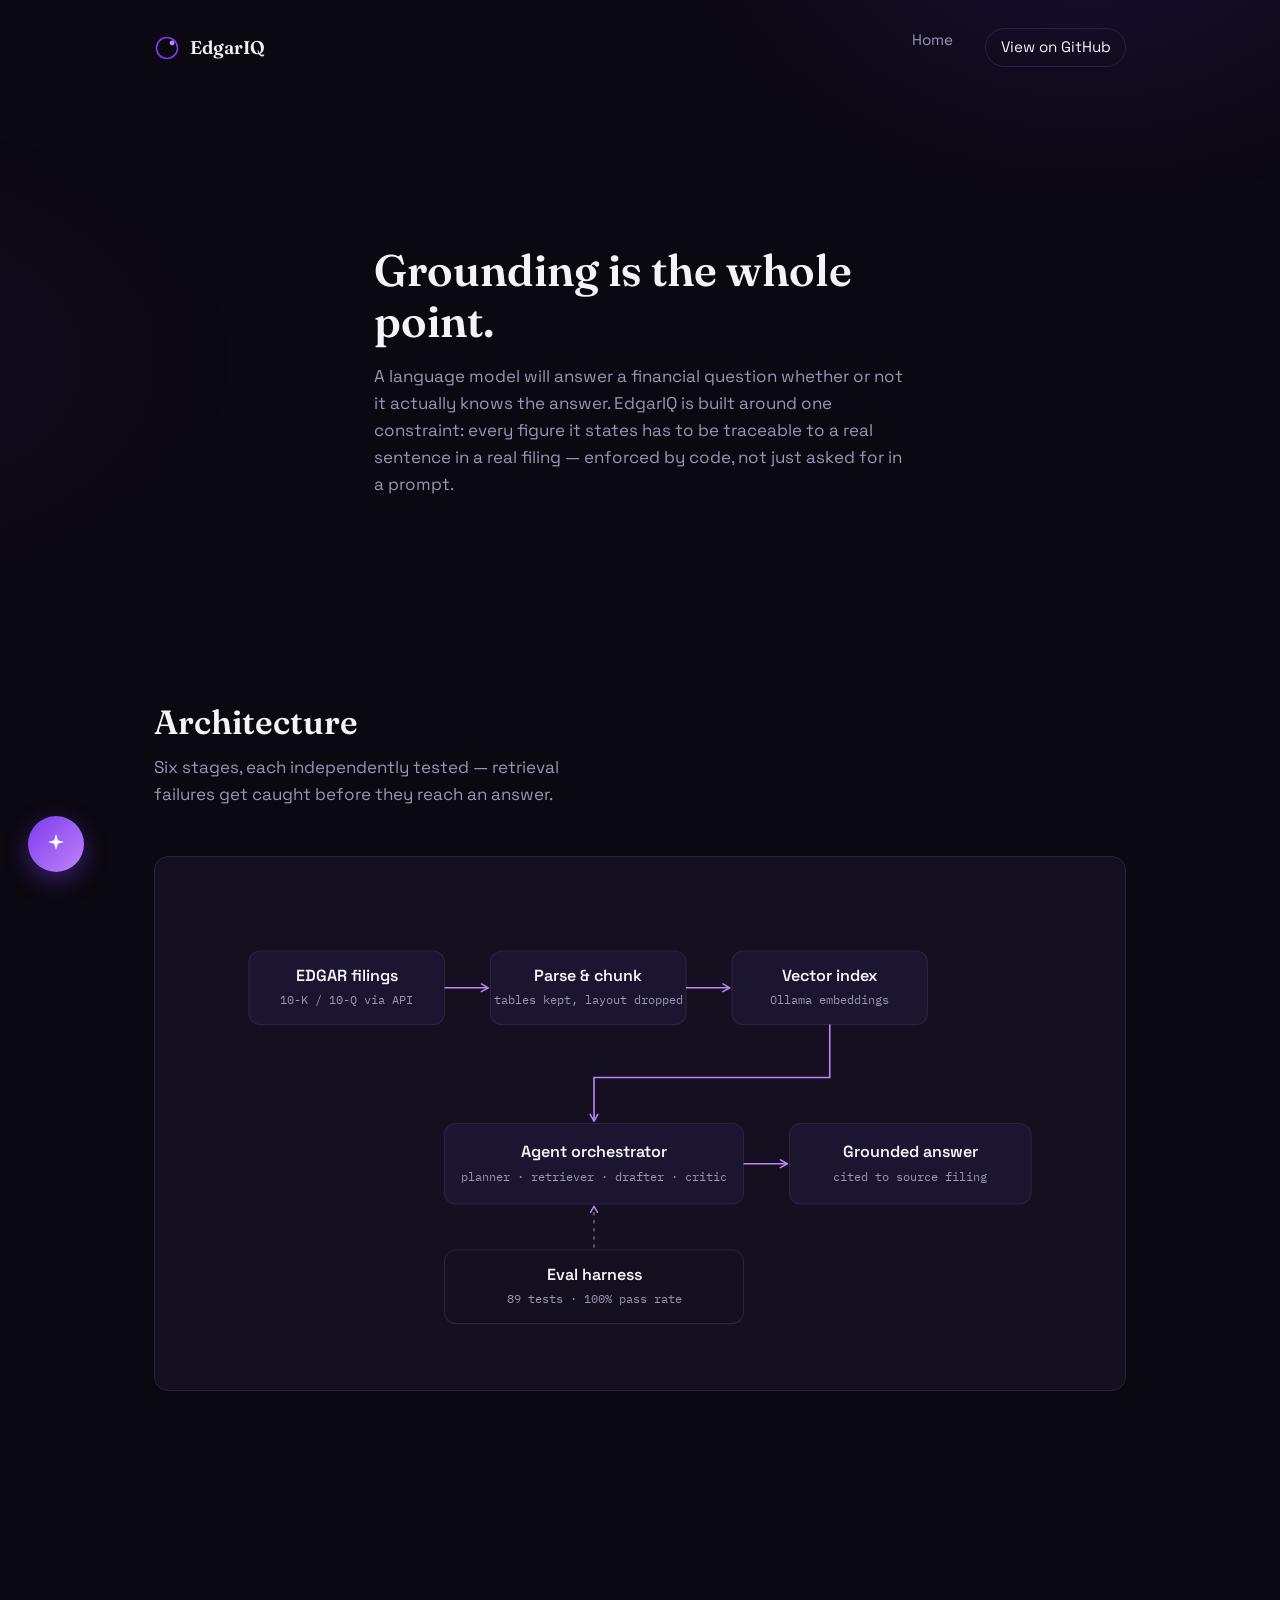
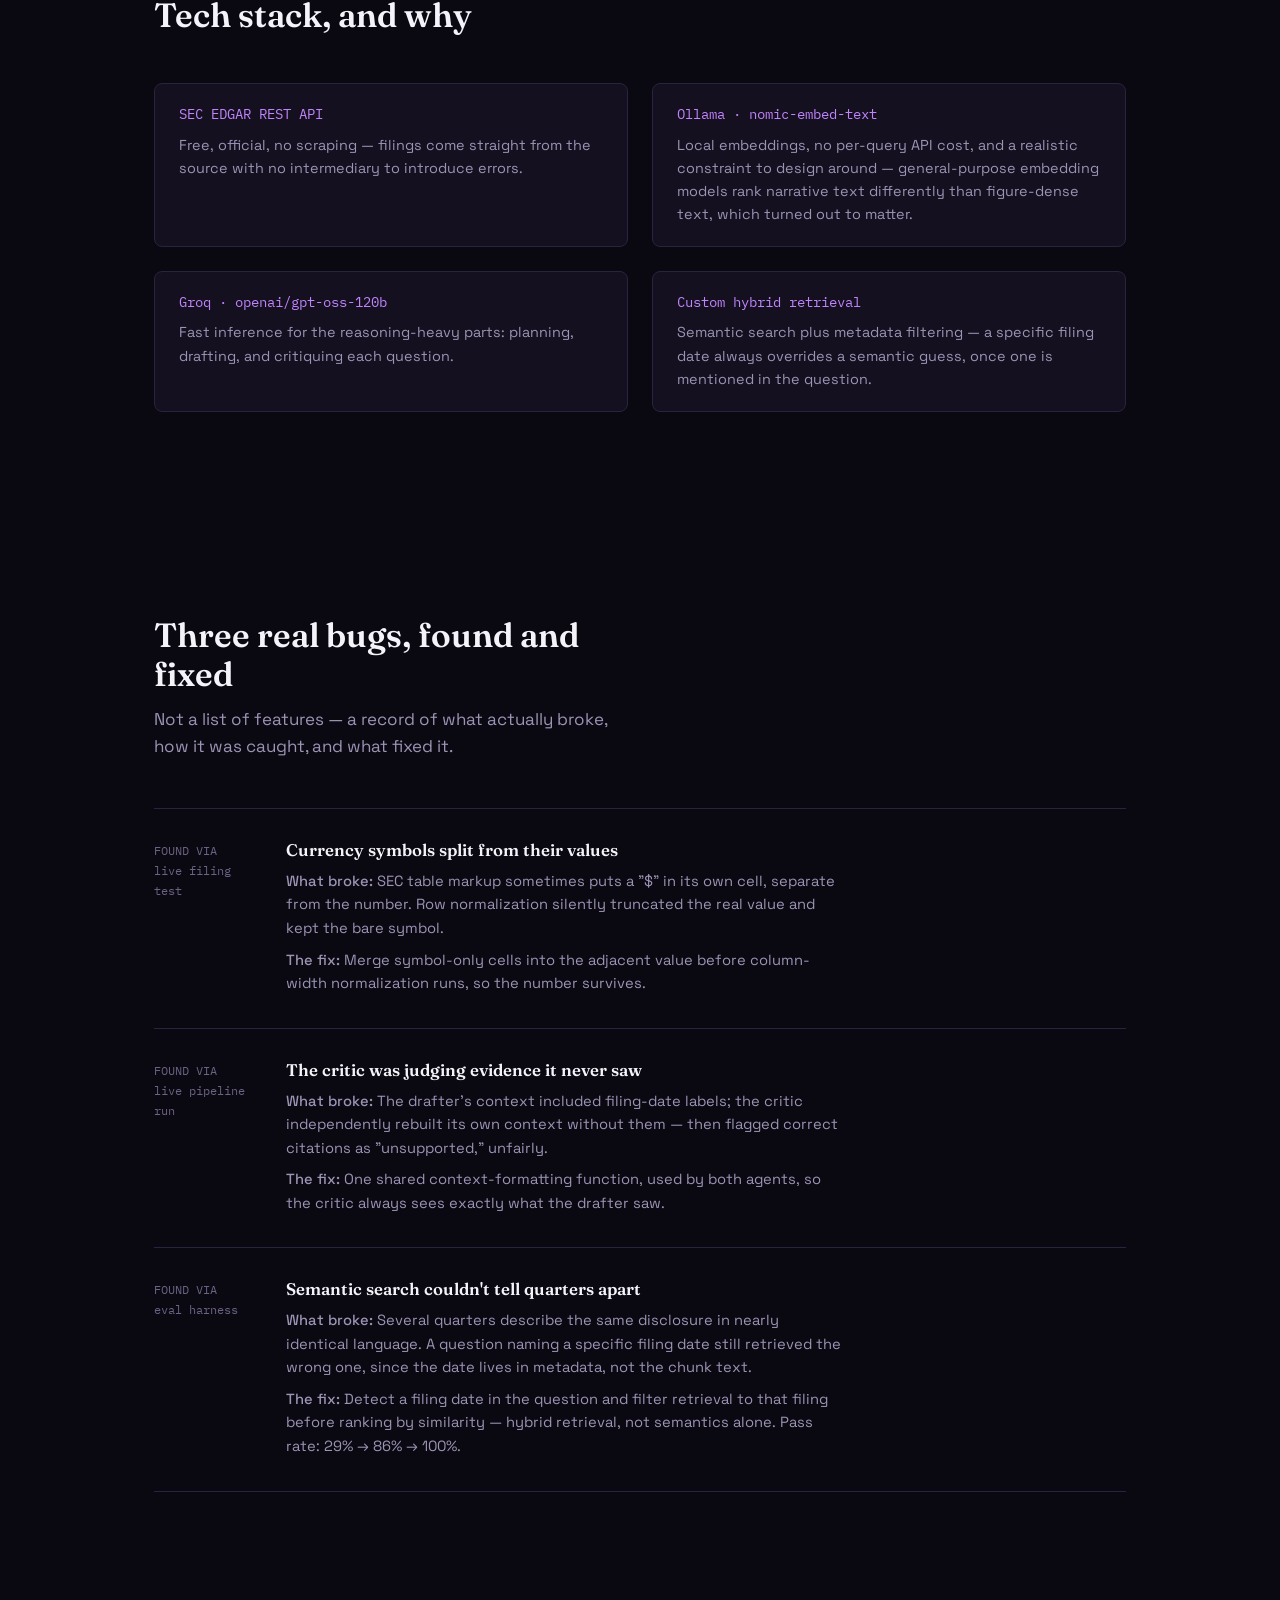
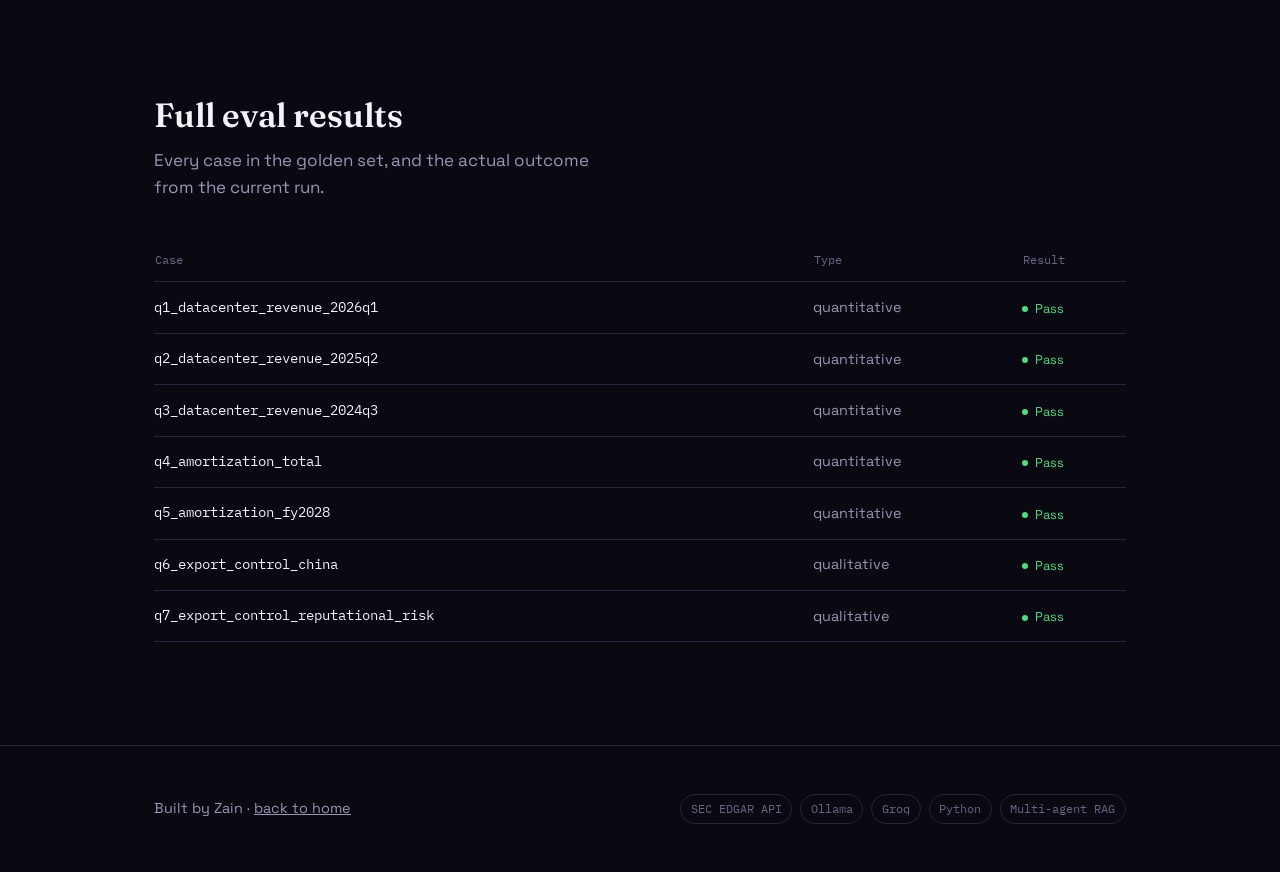
==== how-it-works.html @ 69fe6b36 "Initial commit: EdgarIQ landing page and chat widget" ====
<!DOCTYPE html>
<html lang="en">
<head>
<meta charset="UTF-8">
<meta name="viewport" content="width=device-width, initial-scale=1.0">
<title>How EdgarIQ works</title>
<meta name="description" content="Architecture, tech stack, and three real bugs found and fixed while building EdgarIQ's grounded retrieval pipeline.">
<link rel="icon" href="data:,">
<link rel="preconnect" href="https://fonts.googleapis.com">
<link rel="preconnect" href="https://fonts.gstatic.com" crossorigin>
<link href="https://fonts.googleapis.com/css2?family=Fraunces:opsz,wght@9..144,500;9..144,600;9..144,700&family=Space+Grotesk:wght@400;500;600&family=IBM+Plex+Mono:wght@400;500&display=swap" rel="stylesheet">
<link rel="stylesheet" href="styles.css">
<link rel="stylesheet" href="how.css">
<link rel="stylesheet" href="chat-widget.css">
</head>
<body>

<header class="site-nav">
  <div class="wrap">
    <a href="index.html" class="logo">
      <svg width="26" height="26" viewBox="0 0 26 26" fill="none">
        <circle cx="13" cy="13" r="10.5" stroke="url(#g1)" stroke-width="1.6"/>
        <circle cx="18" cy="8" r="2.4" fill="#C084FC"/>
        <defs>
          <linearGradient id="g1" x1="2" y1="2" x2="24" y2="24">
            <stop stop-color="#7C3AED"/>
            <stop offset="1" stop-color="#3B1E6E"/>
          </linearGradient>
        </defs>
      </svg>
      EdgarIQ
    </a>
    <nav class="nav-links">
      <a href="index.html">Home</a>
      <a href="https://github.com/" class="repo-link" target="_blank" rel="noopener">View on GitHub</a>
    </nav>
  </div>
</header>

<main>

  <section>
    <div class="wrap page-intro">
      <h1>Grounding is the whole point.</h1>
      <p>A language model will answer a financial question whether or not it actually knows the answer. EdgarIQ is built around one constraint: every figure it states has to be traceable to a real sentence in a real filing — enforced by code, not just asked for in a prompt.</p>
    </div>
  </section>

  <section id="architecture">
    <div class="wrap">
      <div class="section-head">
        <h2>Architecture</h2>
        <p>Six stages, each independently tested — retrieval failures get caught before they reach an answer.</p>
      </div>
      <div class="diagram-wrap">
        <svg viewBox="0 0 760 380" xmlns="http://www.w3.org/2000/svg" role="img" aria-label="EdgarIQ architecture diagram">
          <defs>
            <marker id="arrow" viewBox="0 0 10 10" refX="8" refY="5" markerWidth="6" markerHeight="6" orient="auto-start-reverse">
              <path d="M1 1L8 5L1 9" fill="none" stroke="#C084FC" stroke-width="1.6" stroke-linecap="round" stroke-linejoin="round"/>
            </marker>
          </defs>

          <rect x="40" y="40" width="170" height="64" rx="10" fill="#1b1530" stroke="#2a2340"/>
          <text x="125" y="66" text-anchor="middle" fill="#f5f3fa" font-family="Space Grotesk" font-size="14" font-weight="600">EDGAR filings</text>
          <text x="125" y="86" text-anchor="middle" fill="#9c93b5" font-family="IBM Plex Mono" font-size="10.5">10-K / 10-Q via API</text>

          <rect x="250" y="40" width="170" height="64" rx="10" fill="#1b1530" stroke="#2a2340"/>
          <text x="335" y="66" text-anchor="middle" fill="#f5f3fa" font-family="Space Grotesk" font-size="14" font-weight="600">Parse &amp; chunk</text>
          <text x="335" y="86" text-anchor="middle" fill="#9c93b5" font-family="IBM Plex Mono" font-size="10.5">tables kept, layout dropped</text>

          <rect x="460" y="40" width="170" height="64" rx="10" fill="#1b1530" stroke="#2a2340"/>
          <text x="545" y="66" text-anchor="middle" fill="#f5f3fa" font-family="Space Grotesk" font-size="14" font-weight="600">Vector index</text>
          <text x="545" y="86" text-anchor="middle" fill="#9c93b5" font-family="IBM Plex Mono" font-size="10.5">Ollama embeddings</text>

          <line x1="210" y1="72" x2="248" y2="72" stroke="#C084FC" stroke-width="1.4" marker-end="url(#arrow)"/>
          <line x1="420" y1="72" x2="458" y2="72" stroke="#C084FC" stroke-width="1.4" marker-end="url(#arrow)"/>
          <path d="M545 104 L545 150 L340 150 L340 188" fill="none" stroke="#C084FC" stroke-width="1.4" marker-end="url(#arrow)"/>

          <rect x="210" y="190" width="260" height="70" rx="10" fill="#1b1530" stroke="#2a2340"/>
          <text x="340" y="219" text-anchor="middle" fill="#f5f3fa" font-family="Space Grotesk" font-size="14" font-weight="600">Agent orchestrator</text>
          <text x="340" y="240" text-anchor="middle" fill="#9c93b5" font-family="IBM Plex Mono" font-size="10">planner · retriever · drafter · critic</text>

          <line x1="470" y1="225" x2="508" y2="225" stroke="#C084FC" stroke-width="1.4" marker-end="url(#arrow)"/>

          <rect x="510" y="190" width="210" height="70" rx="10" fill="#1b1530" stroke="#2a2340"/>
          <text x="615" y="219" text-anchor="middle" fill="#f5f3fa" font-family="Space Grotesk" font-size="14" font-weight="600">Grounded answer</text>
          <text x="615" y="240" text-anchor="middle" fill="#9c93b5" font-family="IBM Plex Mono" font-size="10">cited to source filing</text>

          <line x1="340" y1="298" x2="340" y2="262" stroke="#6b6285" stroke-width="1.3" stroke-dasharray="3 4" marker-end="url(#arrow)"/>

          <rect x="210" y="300" width="260" height="64" rx="10" fill="#14101f" stroke="#2a2340"/>
          <text x="340" y="326" text-anchor="middle" fill="#f5f3fa" font-family="Space Grotesk" font-size="14" font-weight="600">Eval harness</text>
          <text x="340" y="346" text-anchor="middle" fill="#9c93b5" font-family="IBM Plex Mono" font-size="10.5">89 tests · 100% pass rate</text>
        </svg>
      </div>
    </div>
  </section>

  <section id="stack">
    <div class="wrap">
      <div class="section-head">
        <h2>Tech stack, and why</h2>
      </div>
      <div class="tech-grid">
        <div class="tech-item">
          <span class="name">SEC EDGAR REST API</span>
          <p>Free, official, no scraping — filings come straight from the source with no intermediary to introduce errors.</p>
        </div>
        <div class="tech-item">
          <span class="name">Ollama · nomic-embed-text</span>
          <p>Local embeddings, no per-query API cost, and a realistic constraint to design around — general-purpose embedding models rank narrative text differently than figure-dense text, which turned out to matter.</p>
        </div>
        <div class="tech-item">
          <span class="name">Groq · openai/gpt-oss-120b</span>
          <p>Fast inference for the reasoning-heavy parts: planning, drafting, and critiquing each question.</p>
        </div>
        <div class="tech-item">
          <span class="name">Custom hybrid retrieval</span>
          <p>Semantic search plus metadata filtering — a specific filing date always overrides a semantic guess, once one is mentioned in the question.</p>
        </div>
      </div>
    </div>
  </section>

  <section id="case-studies">
    <div class="wrap">
      <div class="section-head">
        <h2>Three real bugs, found and fixed</h2>
        <p>Not a list of features — a record of what actually broke, how it was caught, and what fixed it.</p>
      </div>
      <div class="case-list">
        <div class="case-item">
          <span class="case-result">FOUND VIA<br>live filing test</span>
          <div>
            <h3>Currency symbols split from their values</h3>
            <p class="case-detail"><strong>What broke:</strong> SEC table markup sometimes puts a "$" in its own cell, separate from the number. Row normalization silently truncated the real value and kept the bare symbol.</p>
            <p class="case-detail"><strong>The fix:</strong> Merge symbol-only cells into the adjacent value before column-width normalization runs, so the number survives.</p>
          </div>
        </div>
        <div class="case-item">
          <span class="case-result">FOUND VIA<br>live pipeline run</span>
          <div>
            <h3>The critic was judging evidence it never saw</h3>
            <p class="case-detail"><strong>What broke:</strong> The drafter's context included filing-date labels; the critic independently rebuilt its own context without them — then flagged correct citations as "unsupported," unfairly.</p>
            <p class="case-detail"><strong>The fix:</strong> One shared context-formatting function, used by both agents, so the critic always sees exactly what the drafter saw.</p>
          </div>
        </div>
        <div class="case-item">
          <span class="case-result">FOUND VIA<br>eval harness</span>
          <div>
            <h3>Semantic search couldn't tell quarters apart</h3>
            <p class="case-detail"><strong>What broke:</strong> Several quarters describe the same disclosure in nearly identical language. A question naming a specific filing date still retrieved the wrong one, since the date lives in metadata, not the chunk text.</p>
            <p class="case-detail"><strong>The fix:</strong> Detect a filing date in the question and filter retrieval to that filing before ranking by similarity — hybrid retrieval, not semantics alone. Pass rate: 29% → 86% → 100%.</p>
          </div>
        </div>
      </div>
    </div>
  </section>

  <section id="eval-detail">
    <div class="wrap">
      <div class="section-head">
        <h2>Full eval results</h2>
        <p>Every case in the golden set, and the actual outcome from the current run.</p>
      </div>
      <table class="eval-table">
        <thead>
          <tr><th>Case</th><th>Type</th><th>Result</th></tr>
        </thead>
        <tbody>
          <tr><td>q1_datacenter_revenue_2026q1</td><td>quantitative</td><td><span class="pass-badge"><span class="dot"></span>Pass</span></td></tr>
          <tr><td>q2_datacenter_revenue_2025q2</td><td>quantitative</td><td><span class="pass-badge"><span class="dot"></span>Pass</span></td></tr>
          <tr><td>q3_datacenter_revenue_2024q3</td><td>quantitative</td><td><span class="pass-badge"><span class="dot"></span>Pass</span></td></tr>
          <tr><td>q4_amortization_total</td><td>quantitative</td><td><span class="pass-badge"><span class="dot"></span>Pass</span></td></tr>
          <tr><td>q5_amortization_fy2028</td><td>quantitative</td><td><span class="pass-badge"><span class="dot"></span>Pass</span></td></tr>
          <tr><td>q6_export_control_china</td><td>qualitative</td><td><span class="pass-badge"><span class="dot"></span>Pass</span></td></tr>
          <tr><td>q7_export_control_reputational_risk</td><td>qualitative</td><td><span class="pass-badge"><span class="dot"></span>Pass</span></td></tr>
        </tbody>
      </table>
    </div>
  </section>

</main>

<footer>
  <div class="wrap">
    <p>Built by Zain · <a href="index.html" style="color:var(--text-muted)">back to home</a></p>
    <div class="stack-tags">
      <span>SEC EDGAR API</span>
      <span>Ollama</span>
      <span>Groq</span>
      <span>Python</span>
      <span>Multi-agent RAG</span>
    </div>
  </div>
</footer>

<!-- Chat widget -->
<button class="chat-launcher" id="chat-launcher" aria-label="Open EdgarIQ assistant" aria-expanded="false">
  <svg viewBox="0 0 24 24" fill="currentColor"><path d="M12 2l1.8 6.2L20 10l-6.2 1.8L12 18l-1.8-6.2L4 10l6.2-1.8L12 2z"/></svg>
</button>

<div class="chat-panel" id="chat-panel" role="dialog" aria-label="EdgarIQ assistant">
  <div class="chat-header">
    <span class="title"><span class="pulse"></span>EdgarIQ Assistant</span>
    <button class="close-btn" id="chat-close" aria-label="Close">
      <svg width="18" height="18" viewBox="0 0 18 18" fill="none"><path d="M4 4l10 10M14 4L4 14" stroke="currentColor" stroke-width="1.5" stroke-linecap="round"/></svg>
    </button>
  </div>
  <div class="chat-subnote">Real answers from a recorded evaluation run against NVIDIA&rsquo;s filings — not a live model call yet.</div>
  <div class="chat-chips" id="chat-chips"></div>
  <div class="chat-messages" id="chat-messages"></div>
  <div class="chat-footer">
    <div class="chat-input-row">
      <input type="text" placeholder="Live backend coming soon — try a question above" disabled>
      <button aria-label="Send" disabled>
        <svg width="14" height="14" viewBox="0 0 14 14" fill="none"><path d="M1 7h11M8 3l4 4-4 4" stroke="currentColor" stroke-width="1.5" stroke-linecap="round" stroke-linejoin="round"/></svg>
      </button>
    </div>
  </div>
</div>

<script src="conversations.js"></script>
<script src="script.js"></script>
</body>
</html>
---- styles.css ----
/* ============================================================
   EdgarIQ — design tokens
   Palette follows the client-supplied reference exactly (near-black
   base, violet accent family). Distinctiveness is spent on type,
   layout and content instead of color.
   ============================================================ */

:root {
  /* Color */
  --base: #0a0810;
  --surface: #14101f;
  --surface-raised: #1b1530;
  --border: #2a2340;
  --violet-deep: #3b1e6e;
  --violet: #7c3aed;
  --violet-bright: #c084fc;
  --text: #f5f3fa;
  --text-muted: #9c93b5;
  --text-faint: #6b6285;

  /* Type */
  --font-display: "Fraunces", Georgia, serif;
  --font-body: "Space Grotesk", -apple-system, sans-serif;
  --font-mono: "IBM Plex Mono", ui-monospace, monospace;

  /* Layout */
  --content-width: 1100px;
  --content-pad: clamp(1.5rem, 5vw, 4rem);
  --radius: 14px;
  --radius-sm: 8px;
}

@media (prefers-reduced-motion: reduce) {
  * { animation-duration: 0.01ms !important; transition-duration: 0.01ms !important; }
}

* { box-sizing: border-box; }

html { scroll-behavior: smooth; }

body {
  margin: 0;
  background: var(--base);
  color: var(--text);
  font-family: var(--font-body);
  font-size: 17px;
  line-height: 1.6;
  -webkit-font-smoothing: antialiased;
}

/* Subtle ambient glow — the one place gradient is used decoratively,
   kept faint and fixed so it doesn't compete with real content. */
body::before {
  content: "";
  position: fixed;
  inset: 0;
  background:
    radial-gradient(ellipse 700px 500px at 85% -10%, rgba(124, 58, 237, 0.16), transparent 60%),
    radial-gradient(ellipse 600px 400px at -10% 40%, rgba(59, 30, 110, 0.2), transparent 60%);
  pointer-events: none;
  z-index: 0;
}

main, header, footer { position: relative; z-index: 1; }

a { color: inherit; }

.wrap {
  max-width: var(--content-width);
  margin: 0 auto;
  padding-left: var(--content-pad);
  padding-right: var(--content-pad);
}

h1, h2, h3 {
  font-family: var(--font-display);
  font-weight: 600;
  line-height: 1.15;
  margin: 0;
}

p { margin: 0; color: var(--text-muted); max-width: 62ch; }

.mono {
  font-family: var(--font-mono);
  font-size: 0.85em;
  letter-spacing: 0.01em;
}

:focus-visible {
  outline: 2px solid var(--violet-bright);
  outline-offset: 3px;
  border-radius: 4px;
}

/* ---------- Nav ---------- */

.site-nav {
  padding: 1.75rem 0;
}

.site-nav .wrap {
  display: flex;
  align-items: center;
  justify-content: space-between;
  gap: 1rem;
}

.logo {
  display: flex;
  align-items: center;
  gap: 0.6rem;
  font-family: var(--font-display);
  font-size: 1.15rem;
  font-weight: 600;
  text-decoration: none;
  color: var(--text);
}

.logo svg { display: block; }

.nav-links {
  display: flex;
  gap: 2rem;
  font-size: 0.95rem;
}

.nav-links a {
  text-decoration: none;
  color: var(--text-muted);
  transition: color 0.15s ease;
}

.nav-links a:hover { color: var(--text); }

.nav-links .repo-link {
  display: inline-flex;
  align-items: center;
  gap: 0.4rem;
  color: var(--text);
  border: 1px solid var(--border);
  padding: 0.4rem 0.9rem;
  border-radius: 999px;
}

.nav-links .repo-link:hover { border-color: var(--violet); }

/* ---------- Buttons ---------- */

.btn {
  display: inline-flex;
  align-items: center;
  gap: 0.5rem;
  padding: 0.8rem 1.5rem;
  border-radius: var(--radius-sm);
  font-family: var(--font-body);
  font-size: 0.95rem;
  font-weight: 500;
  text-decoration: none;
  cursor: pointer;
  border: 1px solid transparent;
  transition: transform 0.15s ease, background 0.15s ease, border-color 0.15s ease;
}

.btn-primary {
  background: var(--violet);
  color: #fff;
}

.btn-primary:hover { background: #8b4bf0; }

.btn-ghost {
  border-color: var(--border);
  color: var(--text);
  background: transparent;
}

.btn-ghost:hover { border-color: var(--violet); }

/* ---------- Section rhythm ---------- */

section { padding: clamp(4rem, 8vw, 7rem) 0; }

.section-head {
  max-width: 42ch;
  margin-bottom: 3rem;
}

.section-head h2 {
  font-size: clamp(1.6rem, 3vw, 2.1rem);
  margin-bottom: 0.75rem;
}

.section-divider {
  border: none;
  border-top: 1px solid var(--border);
  margin: 0;
}

/* ---------- Footer ---------- */

footer {
  padding: 3rem 0;
  border-top: 1px solid var(--border);
}

footer .wrap {
  display: flex;
  flex-wrap: wrap;
  justify-content: space-between;
  align-items: center;
  gap: 1.5rem;
}

footer p { font-size: 0.9rem; }

.stack-tags {
  display: flex;
  flex-wrap: wrap;
  gap: 0.5rem;
}

.stack-tags span {
  font-family: var(--font-mono);
  font-size: 0.78rem;
  color: var(--text-faint);
  border: 1px solid var(--border);
  padding: 0.25rem 0.6rem;
  border-radius: 999px;
}
---- how.css ----
/* ============================================================
   How it works — architecture, tech stack, case studies
   ============================================================ */

.page-intro {
  padding-top: clamp(2rem, 5vw, 3rem);
  max-width: 60ch;
}

.page-intro h1 {
  font-size: clamp(2rem, 4vw, 2.75rem);
  margin-bottom: 1rem;
}

.diagram-wrap {
  background: var(--surface);
  border: 1px solid var(--border);
  border-radius: var(--radius);
  padding: clamp(1.5rem, 4vw, 3rem);
  overflow-x: auto;
}

.diagram-wrap svg { display: block; margin: 0 auto; min-width: 600px; }

.tech-grid {
  display: grid;
  grid-template-columns: repeat(2, 1fr);
  gap: 1.5rem;
}

@media (max-width: 700px) {
  .tech-grid { grid-template-columns: 1fr; }
}

.tech-item {
  background: var(--surface);
  border: 1px solid var(--border);
  border-radius: var(--radius-sm);
  padding: 1.25rem 1.5rem;
}

.tech-item .name {
  font-family: var(--font-mono);
  font-size: 0.85rem;
  color: var(--violet-bright);
  display: block;
  margin-bottom: 0.5rem;
}

.tech-item p { font-size: 0.9rem; }

/* Case studies — a real sequence of diagnosed bugs, timeline treatment */
.case-list {
  display: flex;
  flex-direction: column;
  gap: 0;
}

.case-item {
  display: grid;
  grid-template-columns: 100px 1fr;
  gap: 2rem;
  padding: 2rem 0;
  border-top: 1px solid var(--border);
}

.case-item:last-child { border-bottom: 1px solid var(--border); }

@media (max-width: 640px) {
  .case-item { grid-template-columns: 1fr; gap: 0.5rem; }
}

.case-result {
  font-family: var(--font-mono);
  font-size: 0.78rem;
  color: var(--text-faint);
}

.case-item h3 {
  font-size: 1.05rem;
  color: var(--text);
  margin-bottom: 0.6rem;
}

.case-item .case-detail { font-size: 0.92rem; margin-bottom: 0.5rem; }
.case-item .case-detail:last-child { margin-bottom: 0; }
.case-item .case-detail strong { color: var(--text-muted); font-weight: 500; }

/* Eval table */
.eval-table {
  width: 100%;
  border-collapse: collapse;
  font-size: 0.9rem;
}

.eval-table th {
  text-align: left;
  font-family: var(--font-mono);
  font-size: 0.75rem;
  font-weight: 400;
  color: var(--text-faint);
  padding-bottom: 0.75rem;
  border-bottom: 1px solid var(--border);
}

.eval-table td {
  padding: 0.85rem 0;
  border-bottom: 1px solid var(--border);
  color: var(--text-muted);
}

.eval-table td:first-child { color: var(--text); font-family: var(--font-mono); font-size: 0.85rem; }

.pass-badge {
  display: inline-flex;
  align-items: center;
  gap: 0.4rem;
  font-size: 0.8rem;
  color: #4ade80;
}

.pass-badge .dot { width: 6px; height: 6px; border-radius: 50%; background: #4ade80; }
---- chat-widget.css ----
/* ============================================================
   Chat widget — persistent launcher + panel
   Message bubbles are intentionally transparent: no background
   fill, only the text itself (per brief). Role is distinguished
   by a small label + alignment, not a colored box.
   ============================================================ */

.chat-launcher {
  position: fixed;
  left: 1.75rem;
  bottom: 1.75rem;
  width: 56px;
  height: 56px;
  border-radius: 50%;
  border: none;
  background: linear-gradient(135deg, var(--violet), var(--violet-bright));
  box-shadow: 0 8px 24px rgba(124, 58, 237, 0.45);
  display: flex;
  align-items: center;
  justify-content: center;
  cursor: pointer;
  z-index: 60;
  transition: transform 0.2s ease, box-shadow 0.2s ease;
}

.chat-launcher:hover {
  transform: scale(1.06);
  box-shadow: 0 10px 30px rgba(124, 58, 237, 0.6);
}

.chat-launcher svg { width: 24px; height: 24px; color: #fff; }

.chat-panel {
  position: fixed;
  left: 1.75rem;
  bottom: 5.5rem;
  width: min(380px, calc(100vw - 3.5rem));
  height: min(540px, calc(100vh - 8rem));
  background: var(--surface);
  border: 1px solid var(--border);
  border-radius: var(--radius);
  box-shadow: 0 20px 60px rgba(0, 0, 0, 0.5);
  display: flex;
  flex-direction: column;
  overflow: hidden;
  z-index: 59;
  opacity: 0;
  transform: translateY(12px) scale(0.98);
  pointer-events: none;
  transition: opacity 0.18s ease, transform 0.18s ease;
}

.chat-panel.open {
  opacity: 1;
  transform: translateY(0) scale(1);
  pointer-events: auto;
}

.chat-header {
  padding: 1.1rem 1.25rem;
  border-bottom: 1px solid var(--border);
  display: flex;
  align-items: center;
  justify-content: space-between;
}

.chat-header .title {
  display: flex;
  align-items: center;
  gap: 0.6rem;
  font-family: var(--font-display);
  font-size: 1rem;
  color: var(--text);
}

.chat-header .title .pulse {
  width: 7px; height: 7px;
  border-radius: 50%;
  background: var(--violet-bright);
  box-shadow: 0 0 0 3px rgba(192, 132, 252, 0.2);
}

.chat-header .close-btn {
  background: none;
  border: none;
  color: var(--text-muted);
  cursor: pointer;
  padding: 0.25rem;
  line-height: 0;
}

.chat-header .close-btn:hover { color: var(--text); }

.chat-subnote {
  padding: 0.6rem 1.25rem;
  font-size: 0.78rem;
  color: var(--text-faint);
  border-bottom: 1px solid var(--border);
}

.chat-chips {
  padding: 0.9rem 1.25rem;
  display: flex;
  flex-direction: column;
  gap: 0.5rem;
  border-bottom: 1px solid var(--border);
}

.chat-chip {
  text-align: left;
  background: transparent;
  border: 1px solid var(--border);
  color: var(--text-muted);
  font-family: var(--font-body);
  font-size: 0.82rem;
  padding: 0.55rem 0.8rem;
  border-radius: var(--radius-sm);
  cursor: pointer;
  transition: border-color 0.15s ease, color 0.15s ease;
}

.chat-chip:hover {
  border-color: var(--violet);
  color: var(--text);
}

.chat-messages {
  flex: 1;
  overflow-y: auto;
  padding: 1.1rem 1.25rem;
  display: flex;
  flex-direction: column;
  gap: 1.1rem;
}

/* Transparent-only bubbles: background stays none, spacing/alignment
   and a small role label do the work of distinguishing speakers. */
.msg { background: transparent; max-width: 92%; }

.msg .msg-role {
  font-family: var(--font-mono);
  font-size: 0.68rem;
  letter-spacing: 0.04em;
  margin-bottom: 0.3rem;
  display: block;
}

.msg.user {
  align-self: flex-end;
  text-align: right;
}
.msg.user .msg-role { color: var(--text-faint); }
.msg.user .msg-text { color: var(--text); }

.msg.assistant {
  align-self: flex-start;
  text-align: left;
}
.msg.assistant .msg-role { color: var(--violet-bright); }
.msg.assistant .msg-text { color: var(--text); }

.msg-text {
  font-size: 0.92rem;
  line-height: 1.55;
}

.msg-text .cite {
  font-family: var(--font-mono);
  font-size: 0.78rem;
  color: var(--text-muted);
}

.chat-footer {
  padding: 0.9rem 1.25rem 1.1rem;
  border-top: 1px solid var(--border);
}

.chat-input-row {
  display: flex;
  align-items: center;
  gap: 0.6rem;
  background: var(--surface-raised);
  border: 1px solid var(--border);
  border-radius: 999px;
  padding: 0.55rem 0.6rem 0.55rem 1rem;
}

.chat-input-row input {
  flex: 1;
  background: none;
  border: none;
  color: var(--text-faint);
  font-family: var(--font-body);
  font-size: 0.85rem;
}

.chat-input-row input::placeholder { color: var(--text-faint); }

.chat-input-row button {
  width: 30px; height: 30px;
  border-radius: 50%;
  border: none;
  background: var(--border);
  color: var(--text-faint);
  display: flex;
  align-items: center;
  justify-content: center;
  cursor: not-allowed;
}

@media (max-width: 480px) {
  .chat-launcher { left: 1.1rem; bottom: 1.1rem; }
  .chat-panel { left: 0.75rem; bottom: 4.6rem; }
}
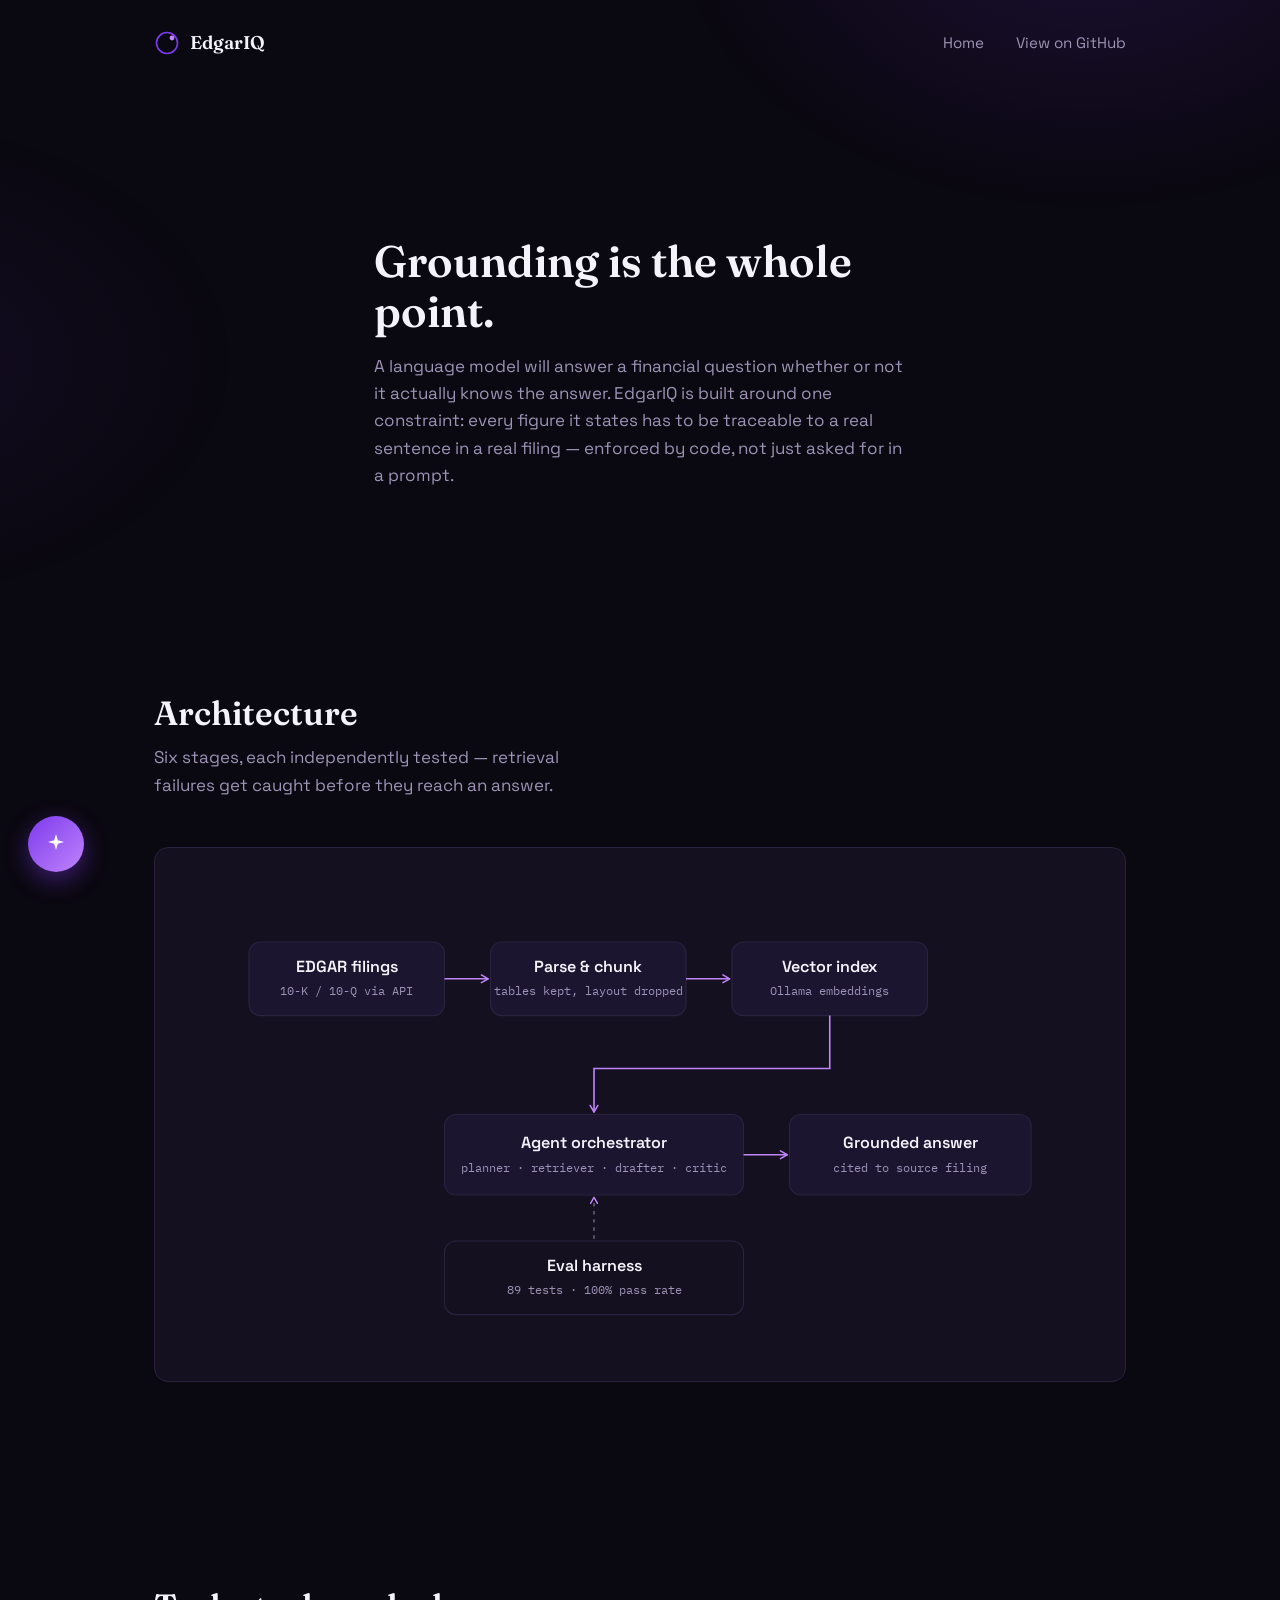
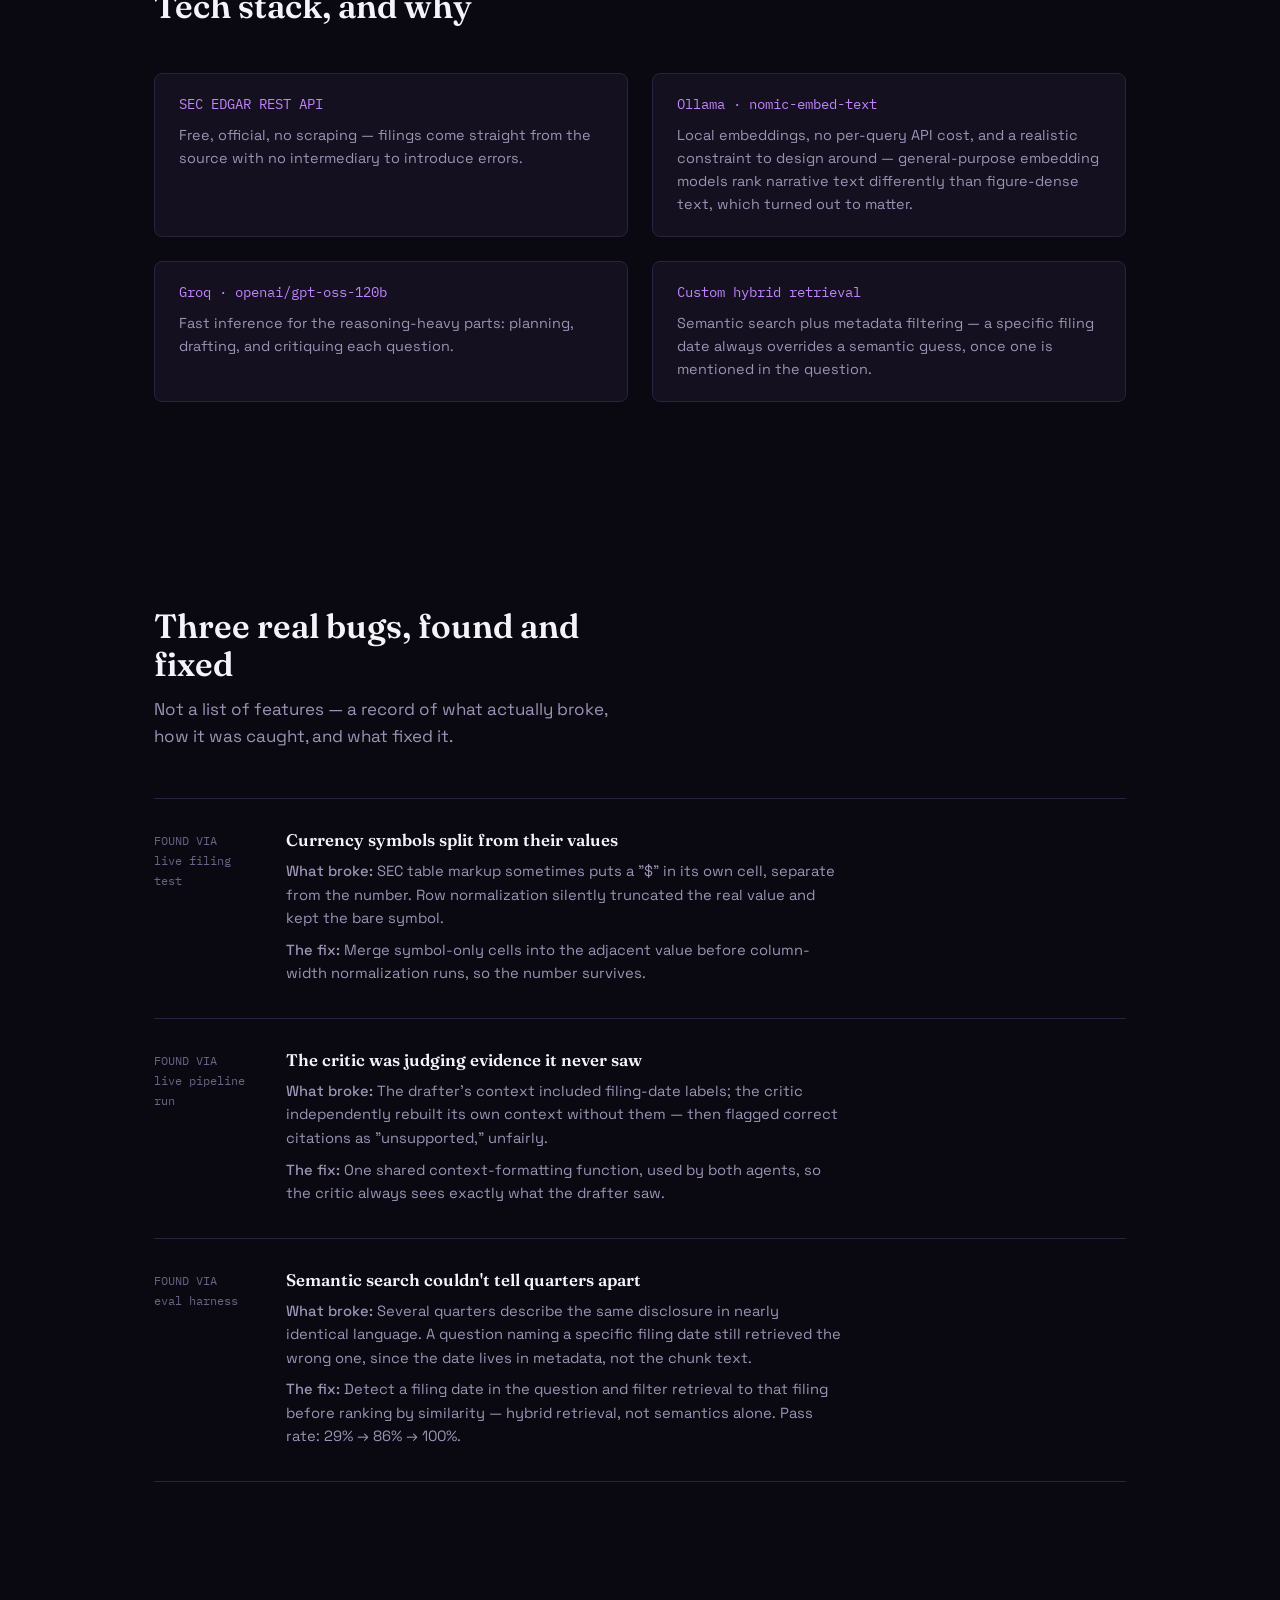
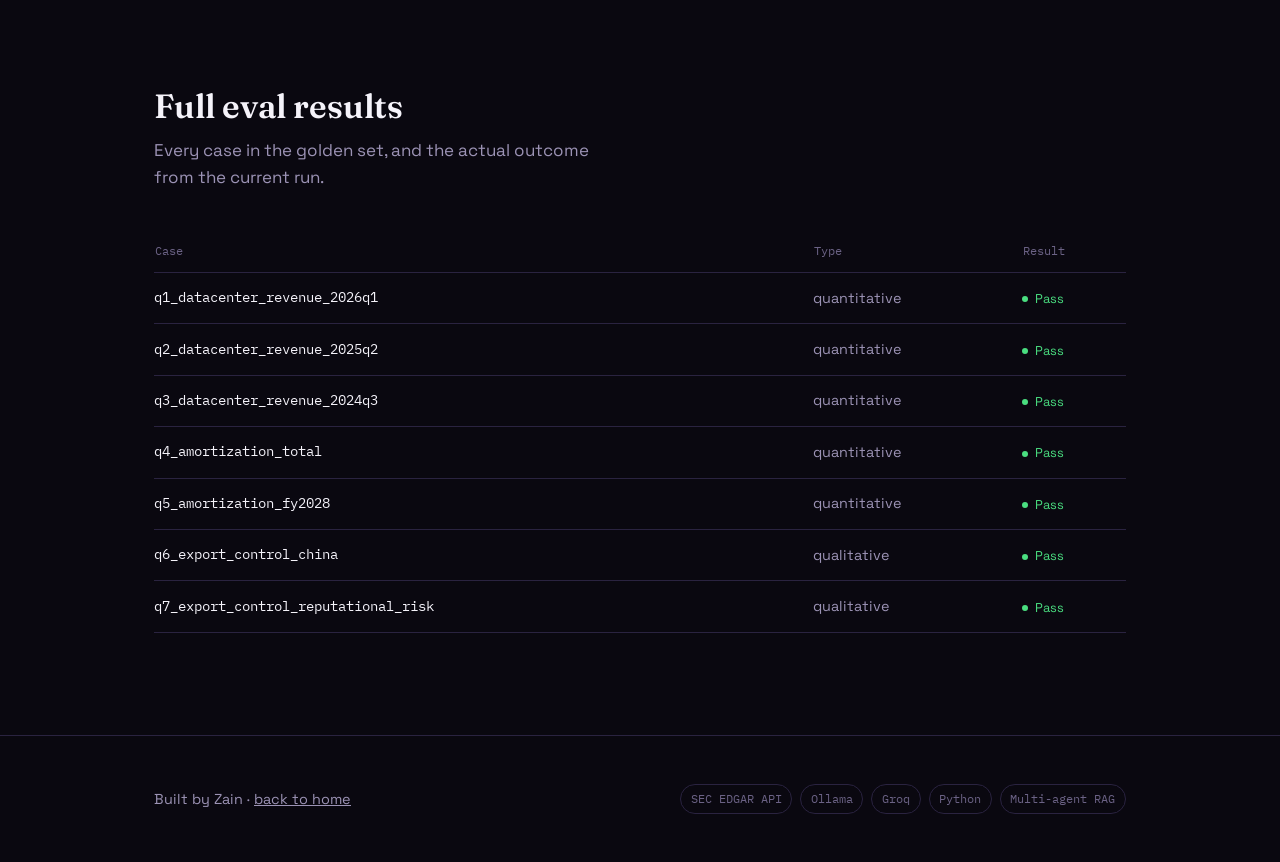
==== commit 45b8ef04: "commit these changes" ====
--- a/how-it-works.html
+++ b/how-it-works.html
@@ -32,7 +32,7 @@
     </a>
     <nav class="nav-links">
       <a href="index.html">Home</a>
-      <a href="https://github.com/" class="repo-link" target="_blank" rel="noopener">View on GitHub</a>
+      <a href="https://github.com/MoZainUlAbideen/Edgar_iq" target="_blank" rel="noopener">View on GitHub</a>
     </nav>
   </div>
 </header>
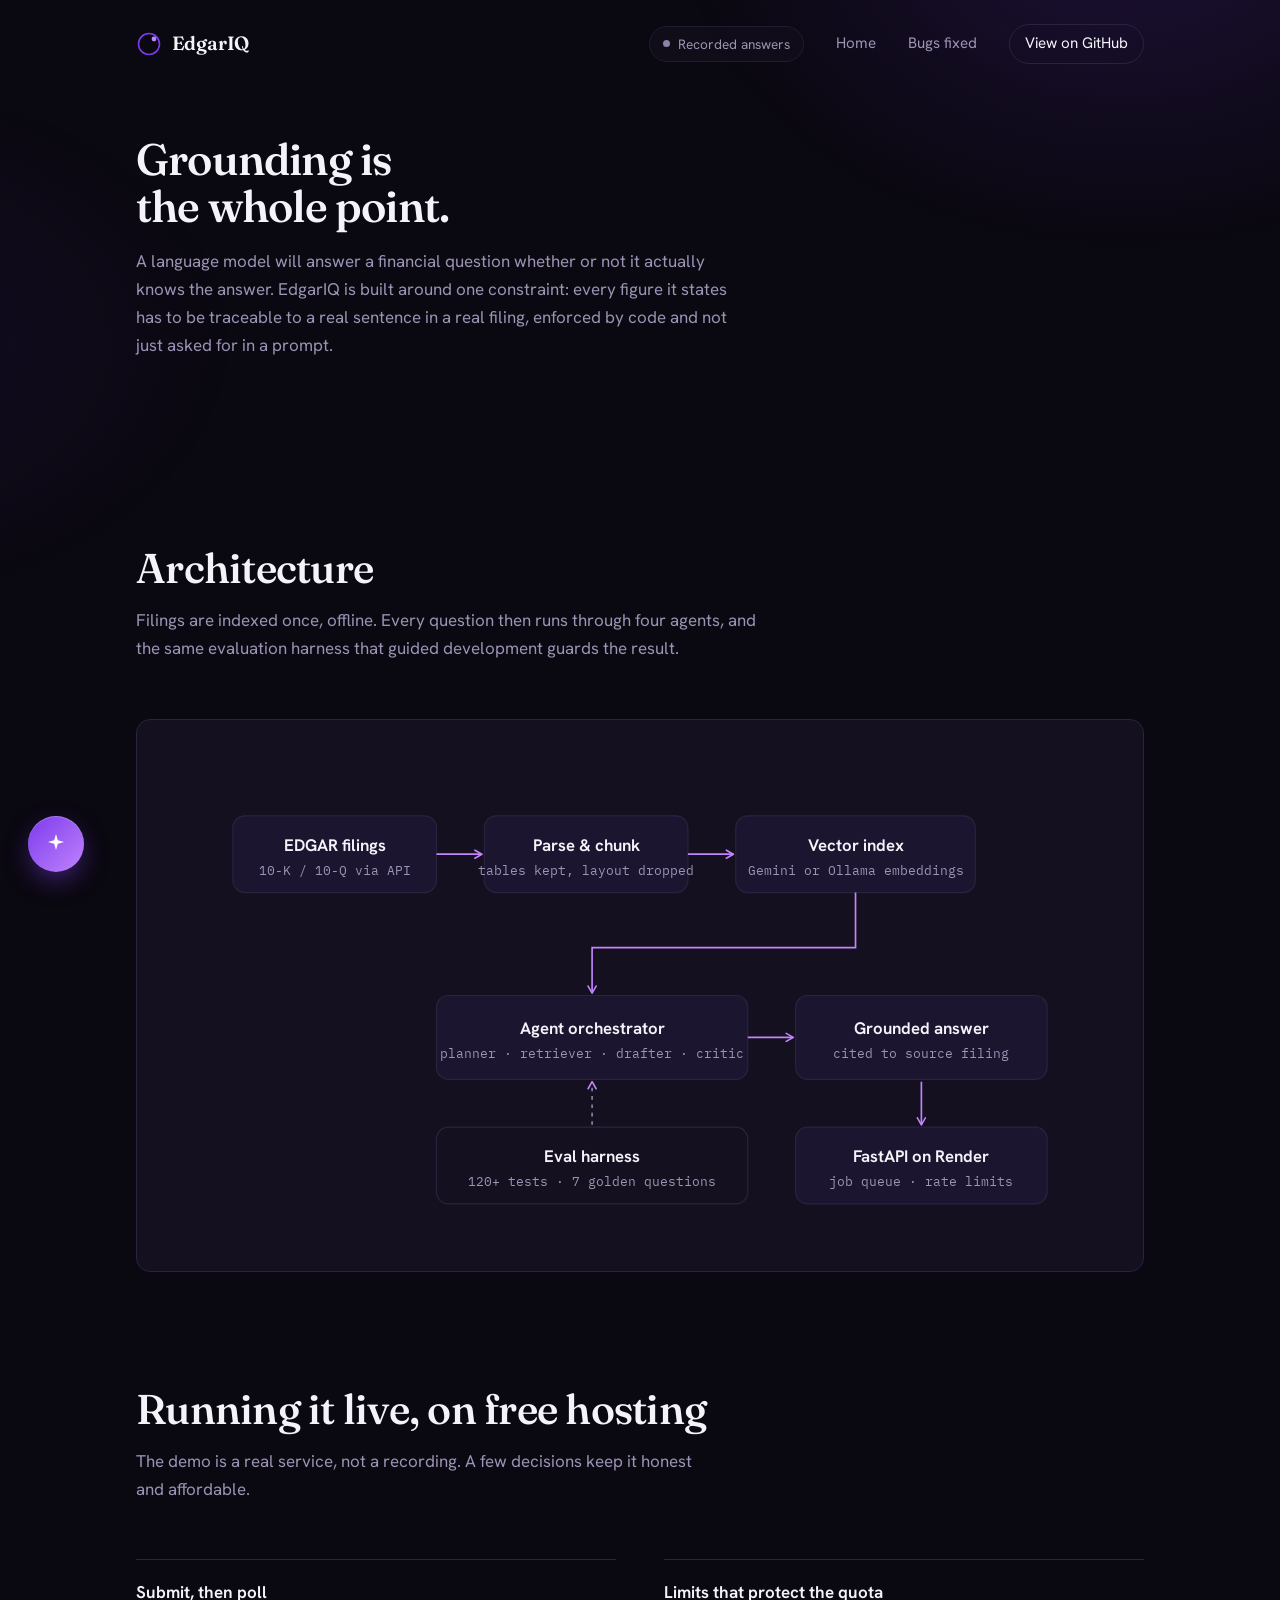
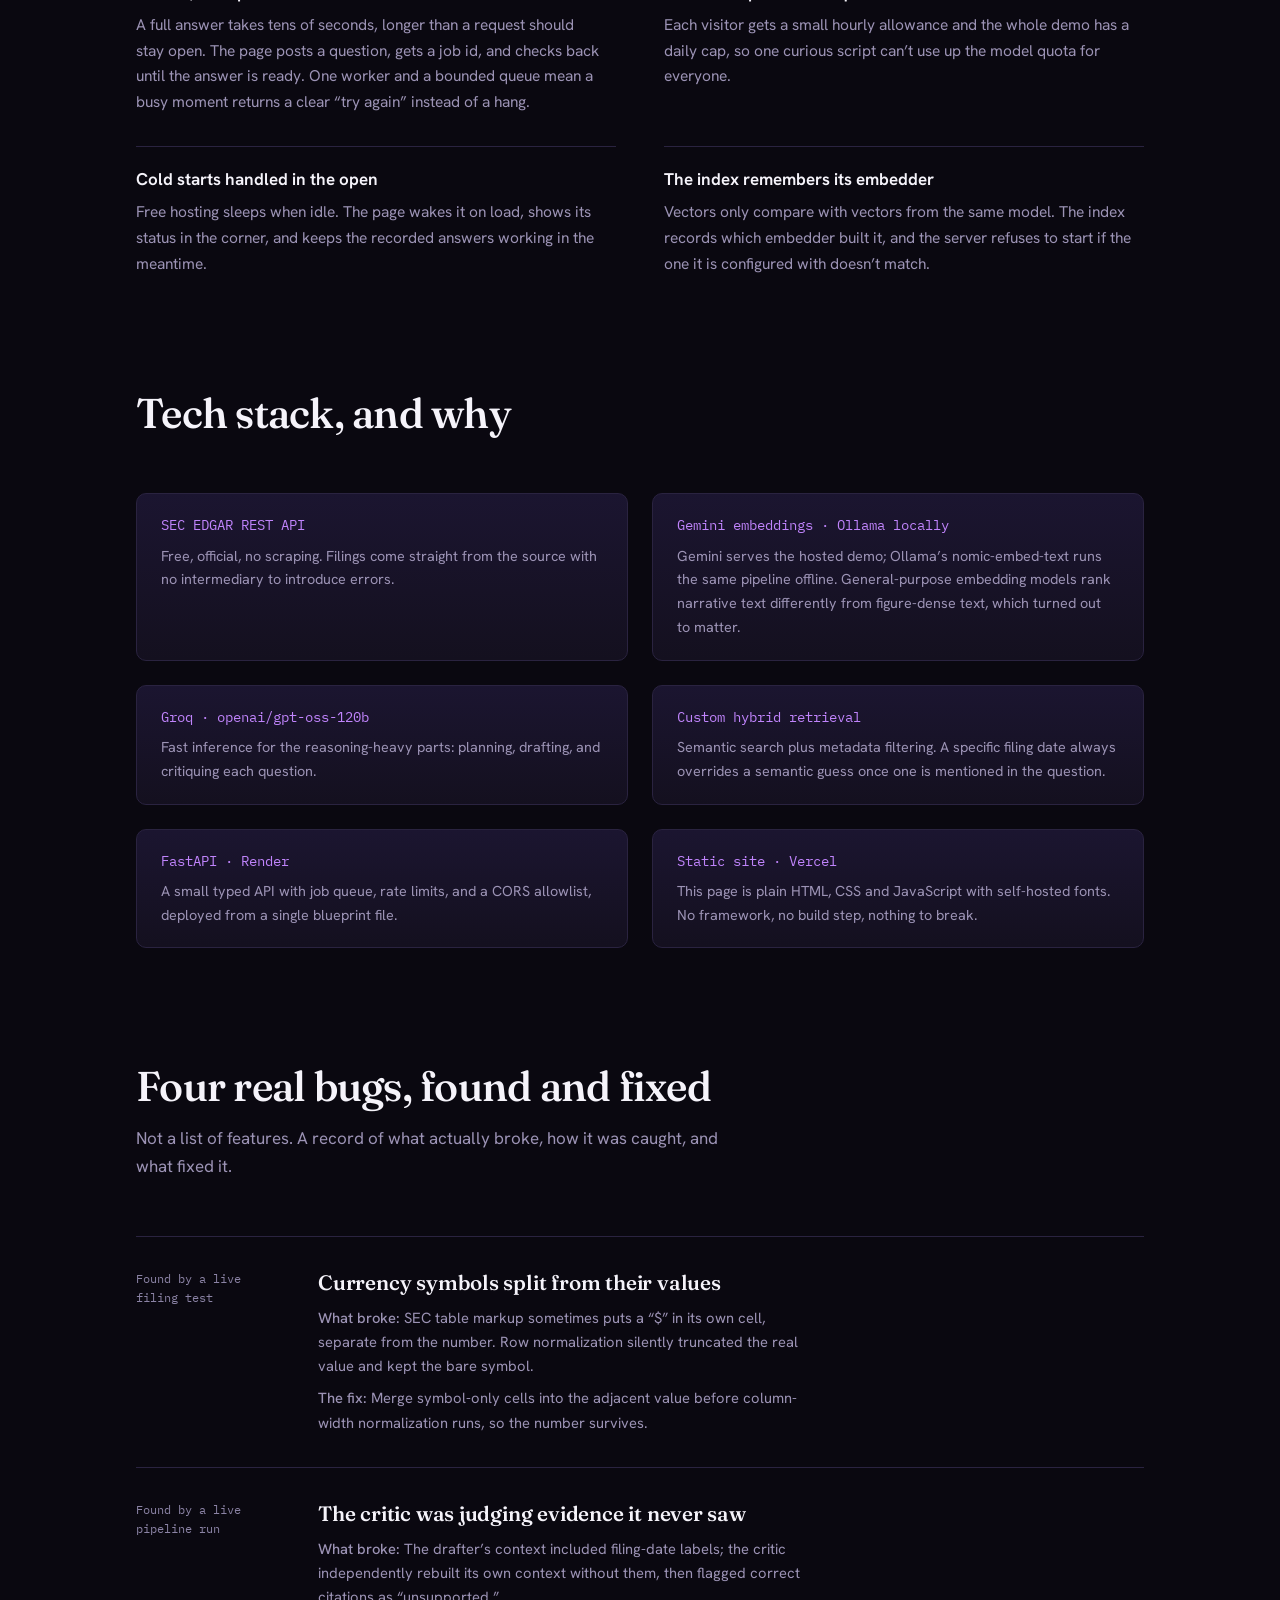
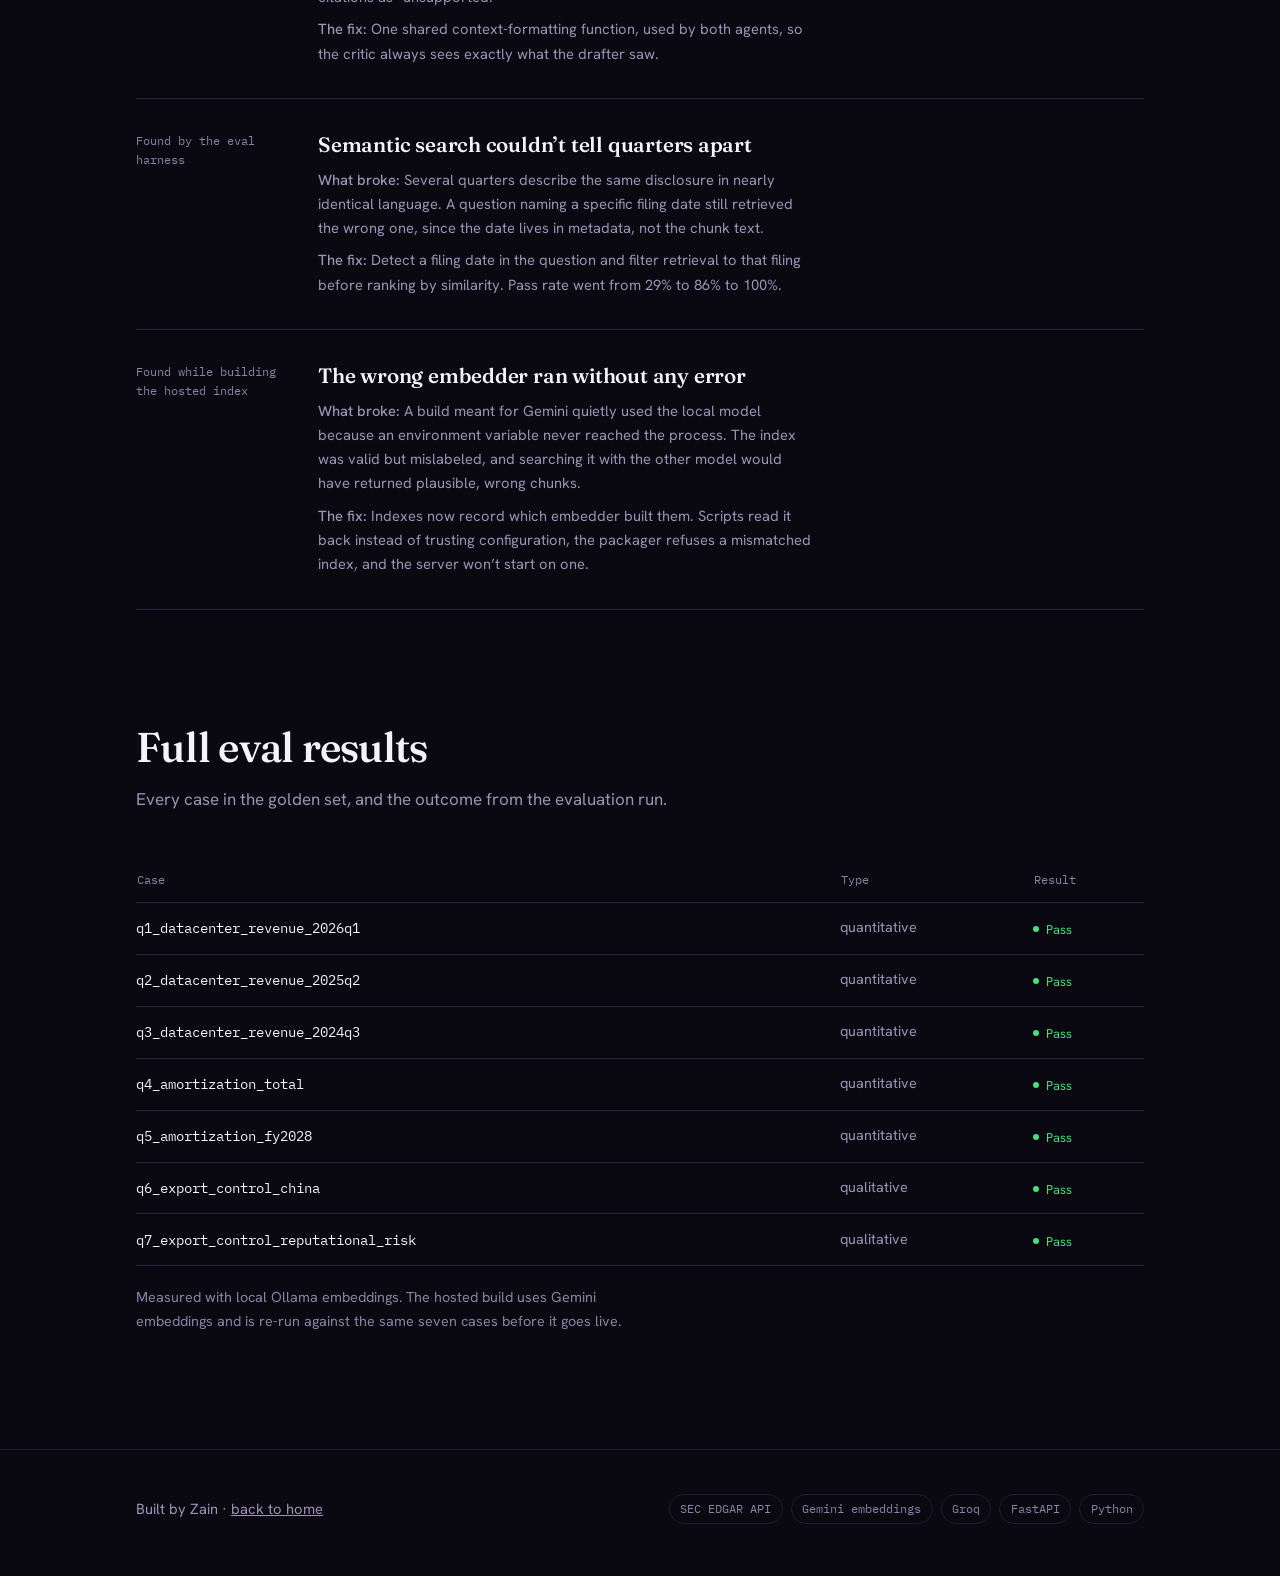
==== commit 50de842b: "Redesign frontend: polished home, live status, four-bug write-up" ====
--- a/how-it-works.html
+++ b/how-it-works.html
@@ -4,21 +4,27 @@
 <meta charset="UTF-8">
 <meta name="viewport" content="width=device-width, initial-scale=1.0">
 <title>How EdgarIQ works</title>
-<meta name="description" content="Architecture, tech stack, and three real bugs found and fixed while building EdgarIQ's grounded retrieval pipeline.">
-<link rel="icon" href="data:,">
-<link rel="preconnect" href="https://fonts.googleapis.com">
-<link rel="preconnect" href="https://fonts.gstatic.com" crossorigin>
-<link href="https://fonts.googleapis.com/css2?family=Fraunces:opsz,wght@9..144,500;9..144,600;9..144,700&family=Space+Grotesk:wght@400;500;600&family=IBM+Plex+Mono:wght@400;500&display=swap" rel="stylesheet">
+<meta name="description" content="Architecture, live deployment, and four real bugs found and fixed while building EdgarIQ's grounded retrieval pipeline.">
+<meta name="theme-color" content="#0a0810">
+<meta property="og:type" content="website">
+<meta property="og:title" content="How EdgarIQ works">
+<meta property="og:description" content="Architecture, live deployment, and four real bugs found and fixed while building a grounded SEC-filing assistant.">
+<meta property="og:image" content="https://edgar-iq-web.vercel.app/og.png">
+<meta name="twitter:card" content="summary_large_image">
+<link rel="icon" href="Edgar.png">
+<link rel="preload" href="fonts/fraunces-opsz-normal.woff2" as="font" type="font/woff2" crossorigin>
+<link rel="preload" href="fonts/hanken-grotesk-wght.woff2" as="font" type="font/woff2" crossorigin>
 <link rel="stylesheet" href="styles.css">
 <link rel="stylesheet" href="how.css">
 <link rel="stylesheet" href="chat-widget.css">
 </head>
 <body>
+<a class="skip-link" href="#main">Skip to content</a>
 
 <header class="site-nav">
   <div class="wrap">
-    <a href="index.html" class="logo">
-      <svg width="26" height="26" viewBox="0 0 26 26" fill="none">
+    <a href="index.html" class="logo" aria-label="EdgarIQ home">
+      <svg width="26" height="26" viewBox="0 0 26 26" fill="none" aria-hidden="true">
         <circle cx="13" cy="13" r="10.5" stroke="url(#g1)" stroke-width="1.6"/>
         <circle cx="18" cy="8" r="2.4" fill="#C084FC"/>
         <defs>
@@ -30,73 +36,97 @@
       </svg>
       EdgarIQ
     </a>
-    <nav class="nav-links">
+    <nav class="nav-links" aria-label="Main">
+      <span class="live-pill" id="live-pill" data-state="off"><span class="dot"></span><span id="live-pill-text">Recorded answers</span></span>
       <a href="index.html">Home</a>
-      <a href="https://github.com/MoZainUlAbideen/Edgar_iq" target="_blank" rel="noopener">View on GitHub</a>
+      <a href="#bugs" class="hide-sm">Bugs fixed</a>
+      <a class="repo-link" href="https://github.com/MoZainUlAbideen/Edgar_iq" target="_blank" rel="noopener">View on GitHub</a>
     </nav>
   </div>
 </header>
 
-<main>
+<main id="main">
 
   <section>
     <div class="wrap page-intro">
       <h1>Grounding is the whole point.</h1>
-      <p>A language model will answer a financial question whether or not it actually knows the answer. EdgarIQ is built around one constraint: every figure it states has to be traceable to a real sentence in a real filing — enforced by code, not just asked for in a prompt.</p>
-    </div>
-  </section>
-
-  <section id="architecture">
+      <p>A language model will answer a financial question whether or not it actually knows the answer. EdgarIQ is built around one constraint: every figure it states has to be traceable to a real sentence in a real filing, enforced by code and not just asked for in a prompt.</p>
+    </div>
+  </section>
+
+  <section class="band" id="architecture">
     <div class="wrap">
       <div class="section-head">
         <h2>Architecture</h2>
-        <p>Six stages, each independently tested — retrieval failures get caught before they reach an answer.</p>
+        <p>Filings are indexed once, offline. Every question then runs through four agents, and the same evaluation harness that guided development guards the result.</p>
       </div>
       <div class="diagram-wrap">
-        <svg viewBox="0 0 760 380" xmlns="http://www.w3.org/2000/svg" role="img" aria-label="EdgarIQ architecture diagram">
+        <svg viewBox="0 0 760 380" xmlns="http://www.w3.org/2000/svg" role="img" aria-label="Architecture: EDGAR filings are parsed and chunked into a vector index. An agent orchestrator retrieves from it and produces a grounded answer, served by a FastAPI service on Render. An eval harness tests the orchestrator.">
           <defs>
             <marker id="arrow" viewBox="0 0 10 10" refX="8" refY="5" markerWidth="6" markerHeight="6" orient="auto-start-reverse">
               <path d="M1 1L8 5L1 9" fill="none" stroke="#C084FC" stroke-width="1.6" stroke-linecap="round" stroke-linejoin="round"/>
             </marker>
           </defs>
-
           <rect x="40" y="40" width="170" height="64" rx="10" fill="#1b1530" stroke="#2a2340"/>
-          <text x="125" y="66" text-anchor="middle" fill="#f5f3fa" font-family="Space Grotesk" font-size="14" font-weight="600">EDGAR filings</text>
-          <text x="125" y="86" text-anchor="middle" fill="#9c93b5" font-family="IBM Plex Mono" font-size="10.5">10-K / 10-Q via API</text>
-
+          <text x="125.0" y="69.0" text-anchor="middle" fill="#f5f3fa" font-family="Hanken Grotesk, sans-serif" font-size="14" font-weight="650">EDGAR filings</text>
+          <text x="125.0" y="89.0" text-anchor="middle" fill="#9c93b5" font-family="IBM Plex Mono, monospace" font-size="10.5">10-K / 10-Q via API</text>
           <rect x="250" y="40" width="170" height="64" rx="10" fill="#1b1530" stroke="#2a2340"/>
-          <text x="335" y="66" text-anchor="middle" fill="#f5f3fa" font-family="Space Grotesk" font-size="14" font-weight="600">Parse &amp; chunk</text>
-          <text x="335" y="86" text-anchor="middle" fill="#9c93b5" font-family="IBM Plex Mono" font-size="10.5">tables kept, layout dropped</text>
-
-          <rect x="460" y="40" width="170" height="64" rx="10" fill="#1b1530" stroke="#2a2340"/>
-          <text x="545" y="66" text-anchor="middle" fill="#f5f3fa" font-family="Space Grotesk" font-size="14" font-weight="600">Vector index</text>
-          <text x="545" y="86" text-anchor="middle" fill="#9c93b5" font-family="IBM Plex Mono" font-size="10.5">Ollama embeddings</text>
-
-          <line x1="210" y1="72" x2="248" y2="72" stroke="#C084FC" stroke-width="1.4" marker-end="url(#arrow)"/>
-          <line x1="420" y1="72" x2="458" y2="72" stroke="#C084FC" stroke-width="1.4" marker-end="url(#arrow)"/>
-          <path d="M545 104 L545 150 L340 150 L340 188" fill="none" stroke="#C084FC" stroke-width="1.4" marker-end="url(#arrow)"/>
-
+          <text x="335.0" y="69.0" text-anchor="middle" fill="#f5f3fa" font-family="Hanken Grotesk, sans-serif" font-size="14" font-weight="650">Parse &amp; chunk</text>
+          <text x="335.0" y="89.0" text-anchor="middle" fill="#9c93b5" font-family="IBM Plex Mono, monospace" font-size="10.5">tables kept, layout dropped</text>
+          <rect x="460" y="40" width="200" height="64" rx="10" fill="#1b1530" stroke="#2a2340"/>
+          <text x="560.0" y="69.0" text-anchor="middle" fill="#f5f3fa" font-family="Hanken Grotesk, sans-serif" font-size="14" font-weight="650">Vector index</text>
+          <text x="560.0" y="89.0" text-anchor="middle" fill="#9c93b5" font-family="IBM Plex Mono, monospace" font-size="10.5">Gemini or Ollama embeddings</text>
+          <path d="M210 72 L248 72" fill="none" stroke="#C084FC" stroke-width="1.4" marker-end="url(#arrow)"/>
+          <path d="M420 72 L458 72" fill="none" stroke="#C084FC" stroke-width="1.4" marker-end="url(#arrow)"/>
+          <path d="M560 104 L560 150 L340 150 L340 188" fill="none" stroke="#C084FC" stroke-width="1.4" marker-end="url(#arrow)"/>
           <rect x="210" y="190" width="260" height="70" rx="10" fill="#1b1530" stroke="#2a2340"/>
-          <text x="340" y="219" text-anchor="middle" fill="#f5f3fa" font-family="Space Grotesk" font-size="14" font-weight="600">Agent orchestrator</text>
-          <text x="340" y="240" text-anchor="middle" fill="#9c93b5" font-family="IBM Plex Mono" font-size="10">planner · retriever · drafter · critic</text>
-
-          <line x1="470" y1="225" x2="508" y2="225" stroke="#C084FC" stroke-width="1.4" marker-end="url(#arrow)"/>
-
+          <text x="340.0" y="222.0" text-anchor="middle" fill="#f5f3fa" font-family="Hanken Grotesk, sans-serif" font-size="14" font-weight="650">Agent orchestrator</text>
+          <text x="340.0" y="242.0" text-anchor="middle" fill="#9c93b5" font-family="IBM Plex Mono, monospace" font-size="10.5">planner · retriever · drafter · critic</text>
+          <path d="M470 225 L508 225" fill="none" stroke="#C084FC" stroke-width="1.4" marker-end="url(#arrow)"/>
           <rect x="510" y="190" width="210" height="70" rx="10" fill="#1b1530" stroke="#2a2340"/>
-          <text x="615" y="219" text-anchor="middle" fill="#f5f3fa" font-family="Space Grotesk" font-size="14" font-weight="600">Grounded answer</text>
-          <text x="615" y="240" text-anchor="middle" fill="#9c93b5" font-family="IBM Plex Mono" font-size="10">cited to source filing</text>
-
-          <line x1="340" y1="298" x2="340" y2="262" stroke="#6b6285" stroke-width="1.3" stroke-dasharray="3 4" marker-end="url(#arrow)"/>
-
+          <text x="615.0" y="222.0" text-anchor="middle" fill="#f5f3fa" font-family="Hanken Grotesk, sans-serif" font-size="14" font-weight="650">Grounded answer</text>
+          <text x="615.0" y="242.0" text-anchor="middle" fill="#9c93b5" font-family="IBM Plex Mono, monospace" font-size="10.5">cited to source filing</text>
+          <path d="M615 262 L615 298" fill="none" stroke="#C084FC" stroke-width="1.4" marker-end="url(#arrow)"/>
+          <rect x="510" y="300" width="210" height="64" rx="10" fill="#1b1530" stroke="#2a2340"/>
+          <text x="615.0" y="329.0" text-anchor="middle" fill="#f5f3fa" font-family="Hanken Grotesk, sans-serif" font-size="14" font-weight="650">FastAPI on Render</text>
+          <text x="615.0" y="349.0" text-anchor="middle" fill="#9c93b5" font-family="IBM Plex Mono, monospace" font-size="10.5">job queue · rate limits</text>
+          <path d="M340 298 L340 262" fill="none" stroke="#8b83a5" stroke-width="1.4" stroke-dasharray="3 4" marker-end="url(#arrow)"/>
           <rect x="210" y="300" width="260" height="64" rx="10" fill="#14101f" stroke="#2a2340"/>
-          <text x="340" y="326" text-anchor="middle" fill="#f5f3fa" font-family="Space Grotesk" font-size="14" font-weight="600">Eval harness</text>
-          <text x="340" y="346" text-anchor="middle" fill="#9c93b5" font-family="IBM Plex Mono" font-size="10.5">89 tests · 100% pass rate</text>
+          <text x="340.0" y="329.0" text-anchor="middle" fill="#f5f3fa" font-family="Hanken Grotesk, sans-serif" font-size="14" font-weight="650">Eval harness</text>
+          <text x="340.0" y="349.0" text-anchor="middle" fill="#9c93b5" font-family="IBM Plex Mono, monospace" font-size="10.5">120+ tests · 7 golden questions</text>
         </svg>
       </div>
     </div>
   </section>
 
-  <section id="stack">
+  <section class="band" id="live" style="padding-top:0">
+    <div class="wrap">
+      <div class="section-head">
+        <h2>Running it live, on free hosting</h2>
+        <p>The demo is a real service, not a recording. A few decisions keep it honest and affordable.</p>
+      </div>
+      <dl class="live-list">
+        <div>
+          <dt>Submit, then poll</dt>
+          <dd>A full answer takes tens of seconds, longer than a request should stay open. The page posts a question, gets a job id, and checks back until the answer is ready. One worker and a bounded queue mean a busy moment returns a clear &ldquo;try again&rdquo; instead of a hang.</dd>
+        </div>
+        <div>
+          <dt>Limits that protect the quota</dt>
+          <dd>Each visitor gets a small hourly allowance and the whole demo has a daily cap, so one curious script can&rsquo;t use up the model quota for everyone.</dd>
+        </div>
+        <div>
+          <dt>Cold starts handled in the open</dt>
+          <dd>Free hosting sleeps when idle. The page wakes it on load, shows its status in the corner, and keeps the recorded answers working in the meantime.</dd>
+        </div>
+        <div>
+          <dt>The index remembers its embedder</dt>
+          <dd>Vectors only compare with vectors from the same model. The index records which embedder built it, and the server refuses to start if the one it is configured with doesn&rsquo;t match.</dd>
+        </div>
+      </dl>
+    </div>
+  </section>
+
+  <section class="band" id="stack" style="padding-top:0">
     <div class="wrap">
       <div class="section-head">
         <h2>Tech stack, and why</h2>
@@ -104,11 +134,11 @@
       <div class="tech-grid">
         <div class="tech-item">
           <span class="name">SEC EDGAR REST API</span>
-          <p>Free, official, no scraping — filings come straight from the source with no intermediary to introduce errors.</p>
-        </div>
-        <div class="tech-item">
-          <span class="name">Ollama · nomic-embed-text</span>
-          <p>Local embeddings, no per-query API cost, and a realistic constraint to design around — general-purpose embedding models rank narrative text differently than figure-dense text, which turned out to matter.</p>
+          <p>Free, official, no scraping. Filings come straight from the source with no intermediary to introduce errors.</p>
+        </div>
+        <div class="tech-item">
+          <span class="name">Gemini embeddings · Ollama locally</span>
+          <p>Gemini serves the hosted demo; Ollama&rsquo;s nomic-embed-text runs the same pipeline offline. General-purpose embedding models rank narrative text differently from figure-dense text, which turned out to matter.</p>
         </div>
         <div class="tech-item">
           <span class="name">Groq · openai/gpt-oss-120b</span>
@@ -116,56 +146,73 @@
         </div>
         <div class="tech-item">
           <span class="name">Custom hybrid retrieval</span>
-          <p>Semantic search plus metadata filtering — a specific filing date always overrides a semantic guess, once one is mentioned in the question.</p>
-        </div>
-      </div>
-    </div>
-  </section>
-
-  <section id="case-studies">
-    <div class="wrap">
-      <div class="section-head">
-        <h2>Three real bugs, found and fixed</h2>
-        <p>Not a list of features — a record of what actually broke, how it was caught, and what fixed it.</p>
+          <p>Semantic search plus metadata filtering. A specific filing date always overrides a semantic guess once one is mentioned in the question.</p>
+        </div>
+        <div class="tech-item">
+          <span class="name">FastAPI · Render</span>
+          <p>A small typed API with job queue, rate limits, and a CORS allowlist, deployed from a single blueprint file.</p>
+        </div>
+        <div class="tech-item">
+          <span class="name">Static site · Vercel</span>
+          <p>This page is plain HTML, CSS and JavaScript with self-hosted fonts. No framework, no build step, nothing to break.</p>
+        </div>
+      </div>
+    </div>
+  </section>
+
+  <section class="band" id="bugs" style="padding-top:0">
+    <div class="wrap">
+      <div class="section-head">
+        <h2>Four real bugs, found and fixed</h2>
+        <p>Not a list of features. A record of what actually broke, how it was caught, and what fixed it.</p>
       </div>
       <div class="case-list">
         <div class="case-item">
-          <span class="case-result">FOUND VIA<br>live filing test</span>
+          <span class="case-result">Found by a live filing test</span>
           <div>
             <h3>Currency symbols split from their values</h3>
-            <p class="case-detail"><strong>What broke:</strong> SEC table markup sometimes puts a "$" in its own cell, separate from the number. Row normalization silently truncated the real value and kept the bare symbol.</p>
+            <p class="case-detail"><strong>What broke:</strong> SEC table markup sometimes puts a &ldquo;$&rdquo; in its own cell, separate from the number. Row normalization silently truncated the real value and kept the bare symbol.</p>
             <p class="case-detail"><strong>The fix:</strong> Merge symbol-only cells into the adjacent value before column-width normalization runs, so the number survives.</p>
           </div>
         </div>
         <div class="case-item">
-          <span class="case-result">FOUND VIA<br>live pipeline run</span>
+          <span class="case-result">Found by a live pipeline run</span>
           <div>
             <h3>The critic was judging evidence it never saw</h3>
-            <p class="case-detail"><strong>What broke:</strong> The drafter's context included filing-date labels; the critic independently rebuilt its own context without them — then flagged correct citations as "unsupported," unfairly.</p>
+            <p class="case-detail"><strong>What broke:</strong> The drafter&rsquo;s context included filing-date labels; the critic independently rebuilt its own context without them, then flagged correct citations as &ldquo;unsupported.&rdquo;</p>
             <p class="case-detail"><strong>The fix:</strong> One shared context-formatting function, used by both agents, so the critic always sees exactly what the drafter saw.</p>
           </div>
         </div>
         <div class="case-item">
-          <span class="case-result">FOUND VIA<br>eval harness</span>
-          <div>
-            <h3>Semantic search couldn't tell quarters apart</h3>
+          <span class="case-result">Found by the eval harness</span>
+          <div>
+            <h3>Semantic search couldn&rsquo;t tell quarters apart</h3>
             <p class="case-detail"><strong>What broke:</strong> Several quarters describe the same disclosure in nearly identical language. A question naming a specific filing date still retrieved the wrong one, since the date lives in metadata, not the chunk text.</p>
-            <p class="case-detail"><strong>The fix:</strong> Detect a filing date in the question and filter retrieval to that filing before ranking by similarity — hybrid retrieval, not semantics alone. Pass rate: 29% → 86% → 100%.</p>
-          </div>
-        </div>
-      </div>
-    </div>
-  </section>
-
-  <section id="eval-detail">
+            <p class="case-detail"><strong>The fix:</strong> Detect a filing date in the question and filter retrieval to that filing before ranking by similarity. Pass rate went from 29% to 86% to 100%.</p>
+          </div>
+        </div>
+        <div class="case-item">
+          <span class="case-result">Found while building the hosted index</span>
+          <div>
+            <h3>The wrong embedder ran without any error</h3>
+            <p class="case-detail"><strong>What broke:</strong> A build meant for Gemini quietly used the local model because an environment variable never reached the process. The index was valid but mislabeled, and searching it with the other model would have returned plausible, wrong chunks.</p>
+            <p class="case-detail"><strong>The fix:</strong> Indexes now record which embedder built them. Scripts read it back instead of trusting configuration, the packager refuses a mismatched index, and the server won&rsquo;t start on one.</p>
+          </div>
+        </div>
+      </div>
+    </div>
+  </section>
+
+  <section class="band" id="eval-detail" style="padding-top:0">
     <div class="wrap">
       <div class="section-head">
         <h2>Full eval results</h2>
-        <p>Every case in the golden set, and the actual outcome from the current run.</p>
-      </div>
+        <p>Every case in the golden set, and the outcome from the evaluation run.</p>
+      </div>
+      <div class="table-scroll">
       <table class="eval-table">
         <thead>
-          <tr><th>Case</th><th>Type</th><th>Result</th></tr>
+          <tr><th scope="col">Case</th><th scope="col">Type</th><th scope="col">Result</th></tr>
         </thead>
         <tbody>
           <tr><td>q1_datacenter_revenue_2026q1</td><td>quantitative</td><td><span class="pass-badge"><span class="dot"></span>Pass</span></td></tr>
@@ -177,6 +224,8 @@
           <tr><td>q7_export_control_reputational_risk</td><td>qualitative</td><td><span class="pass-badge"><span class="dot"></span>Pass</span></td></tr>
         </tbody>
       </table>
+      </div>
+      <p class="eval-note">Measured with local Ollama embeddings. The hosted build uses Gemini embeddings and is re-run against the same seven cases before it goes live.</p>
     </div>
   </section>
 
@@ -184,42 +233,45 @@
 
 <footer>
   <div class="wrap">
-    <p>Built by Zain · <a href="index.html" style="color:var(--text-muted)">back to home</a></p>
+    <p>Built by Zain · <a href="index.html">back to home</a></p>
     <div class="stack-tags">
       <span>SEC EDGAR API</span>
-      <span>Ollama</span>
+      <span>Gemini embeddings</span>
       <span>Groq</span>
+      <span>FastAPI</span>
       <span>Python</span>
-      <span>Multi-agent RAG</span>
     </div>
   </div>
 </footer>
 
 <!-- Chat widget -->
-<button class="chat-launcher" id="chat-launcher" aria-label="Open EdgarIQ assistant" aria-expanded="false">
-  <svg viewBox="0 0 24 24" fill="currentColor"><path d="M12 2l1.8 6.2L20 10l-6.2 1.8L12 18l-1.8-6.2L4 10l6.2-1.8L12 2z"/></svg>
+<button class="chat-launcher" id="chat-launcher" aria-label="Open EdgarIQ assistant" aria-expanded="false" aria-controls="chat-panel">
+  <svg viewBox="0 0 24 24" fill="currentColor" aria-hidden="true"><path d="M12 2l1.8 6.2L20 10l-6.2 1.8L12 18l-1.8-6.2L4 10l6.2-1.8L12 2z"/></svg>
+  <span class="launcher-dot" id="launcher-dot" hidden></span>
 </button>
 
 <div class="chat-panel" id="chat-panel" role="dialog" aria-label="EdgarIQ assistant">
   <div class="chat-header">
     <span class="title"><span class="pulse"></span>EdgarIQ Assistant</span>
-    <button class="close-btn" id="chat-close" aria-label="Close">
-      <svg width="18" height="18" viewBox="0 0 18 18" fill="none"><path d="M4 4l10 10M14 4L4 14" stroke="currentColor" stroke-width="1.5" stroke-linecap="round"/></svg>
+    <button class="close-btn" id="chat-close" aria-label="Close assistant">
+      <svg width="18" height="18" viewBox="0 0 18 18" fill="none" aria-hidden="true"><path d="M4 4l10 10M14 4L4 14" stroke="currentColor" stroke-width="1.5" stroke-linecap="round"/></svg>
     </button>
   </div>
-  <div class="chat-subnote">Real answers from a recorded evaluation run against NVIDIA&rsquo;s filings — not a live model call yet.</div>
+  <div class="chat-subnote" id="chat-subnote">Real answers from a recorded evaluation run against NVIDIA&rsquo;s filings.</div>
   <div class="chat-chips" id="chat-chips"></div>
-  <div class="chat-messages" id="chat-messages"></div>
+  <div class="chat-messages" id="chat-messages" role="log" aria-live="polite" aria-label="Conversation"></div>
   <div class="chat-footer">
-    <div class="chat-input-row">
-      <input type="text" placeholder="Live backend coming soon — try a question above" disabled>
-      <button aria-label="Send" disabled>
-        <svg width="14" height="14" viewBox="0 0 14 14" fill="none"><path d="M1 7h11M8 3l4 4-4 4" stroke="currentColor" stroke-width="1.5" stroke-linecap="round" stroke-linejoin="round"/></svg>
+    <div class="chat-input-row" id="chat-input-row">
+      <label class="sr-only" for="chat-input">Your question</label>
+      <input type="text" id="chat-input" placeholder="Live backend not connected" maxlength="500" autocomplete="off" disabled>
+      <button id="chat-send" type="button" aria-label="Send question" disabled>
+        <svg width="14" height="14" viewBox="0 0 14 14" fill="none" aria-hidden="true"><path d="M1 7h11M8 3l4 4-4 4" stroke="currentColor" stroke-width="1.5" stroke-linecap="round" stroke-linejoin="round"/></svg>
       </button>
     </div>
   </div>
 </div>
 
+<script src="config.js"></script>
 <script src="conversations.js"></script>
 <script src="script.js"></script>
 </body>
--- a/styles.css
+++ b/styles.css
@@ -1,9 +1,46 @@
 /* ============================================================
-   EdgarIQ — design tokens
-   Palette follows the client-supplied reference exactly (near-black
-   base, violet accent family). Distinctiveness is spent on type,
-   layout and content instead of color.
+   EdgarIQ — design tokens, base, shared components
+   Palette is the client-supplied reference (near-black base, violet
+   family). Craft is spent on type, the provenance hero, and real
+   specimens of each failure mode instead of on decoration.
    ============================================================ */
+
+/* Self-hosted fonts: no third-party request, no layout swap on first paint. */
+@font-face {
+  font-family: "Fraunces";
+  src: url("fonts/fraunces-opsz-normal.woff2") format("woff2");
+  font-weight: 100 900;
+  font-style: normal;
+  font-display: swap;
+}
+@font-face {
+  font-family: "Fraunces";
+  src: url("fonts/fraunces-opsz-italic.woff2") format("woff2");
+  font-weight: 100 900;
+  font-style: italic;
+  font-display: swap;
+}
+@font-face {
+  font-family: "Hanken Grotesk";
+  src: url("fonts/hanken-grotesk-wght.woff2") format("woff2");
+  font-weight: 100 900;
+  font-style: normal;
+  font-display: swap;
+}
+@font-face {
+  font-family: "IBM Plex Mono";
+  src: url("fonts/ibm-plex-mono-400.woff2") format("woff2");
+  font-weight: 400;
+  font-style: normal;
+  font-display: swap;
+}
+@font-face {
+  font-family: "IBM Plex Mono";
+  src: url("fonts/ibm-plex-mono-500.woff2") format("woff2");
+  font-weight: 500;
+  font-style: normal;
+  font-display: swap;
+}
 
 :root {
   /* Color */
@@ -11,52 +48,61 @@
   --surface: #14101f;
   --surface-raised: #1b1530;
   --border: #2a2340;
+  --border-soft: #211b34;
   --violet-deep: #3b1e6e;
   --violet: #7c3aed;
   --violet-bright: #c084fc;
+  --mark: rgba(192, 132, 252, 0.26);
   --text: #f5f3fa;
   --text-muted: #9c93b5;
-  --text-faint: #6b6285;
+  --text-faint: #8b83a5; /* 5.6:1 on base — the old #6b6285 failed AA */
+  --ok: #4ade80;
+  --warn: #f5b454;
 
   /* Type */
-  --font-display: "Fraunces", Georgia, serif;
-  --font-body: "Space Grotesk", -apple-system, sans-serif;
-  --font-mono: "IBM Plex Mono", ui-monospace, monospace;
+  --font-display: "Fraunces", Georgia, "Times New Roman", serif;
+  --font-body: "Hanken Grotesk", system-ui, -apple-system, "Segoe UI", sans-serif;
+  --font-mono: "IBM Plex Mono", ui-monospace, "SFMono-Regular", Menlo, monospace;
 
   /* Layout */
-  --content-width: 1100px;
-  --content-pad: clamp(1.5rem, 5vw, 4rem);
+  --content-width: 1120px;
+  --content-pad: clamp(1.25rem, 5vw, 3.5rem);
   --radius: 14px;
-  --radius-sm: 8px;
-}
+  --radius-sm: 10px;
+  --section-space: clamp(4.5rem, 9vw, 8rem);
+}
+
+* { box-sizing: border-box; }
+
+html { scroll-behavior: smooth; }
 
 @media (prefers-reduced-motion: reduce) {
-  * { animation-duration: 0.01ms !important; transition-duration: 0.01ms !important; }
-}
-
-* { box-sizing: border-box; }
-
-html { scroll-behavior: smooth; }
+  html { scroll-behavior: auto; }
+  *, *::before, *::after {
+    animation: none !important;
+    transition-duration: 0.01ms !important;
+  }
+}
 
 body {
   margin: 0;
   background: var(--base);
   color: var(--text);
   font-family: var(--font-body);
-  font-size: 17px;
-  line-height: 1.6;
+  font-size: 1.0625rem;
+  line-height: 1.65;
   -webkit-font-smoothing: antialiased;
-}
-
-/* Subtle ambient glow — the one place gradient is used decoratively,
-   kept faint and fixed so it doesn't compete with real content. */
+  text-rendering: optimizeLegibility;
+}
+
+/* One faint ambient glow, fixed, so it never competes with content. */
 body::before {
   content: "";
   position: fixed;
   inset: 0;
   background:
-    radial-gradient(ellipse 700px 500px at 85% -10%, rgba(124, 58, 237, 0.16), transparent 60%),
-    radial-gradient(ellipse 600px 400px at -10% 40%, rgba(59, 30, 110, 0.2), transparent 60%);
+    radial-gradient(ellipse 720px 520px at 88% -8%, rgba(124, 58, 237, 0.17), transparent 62%),
+    radial-gradient(ellipse 620px 420px at -12% 38%, rgba(59, 30, 110, 0.22), transparent 62%);
   pointer-events: none;
   z-index: 0;
 }
@@ -68,23 +114,49 @@
 .wrap {
   max-width: var(--content-width);
   margin: 0 auto;
-  padding-left: var(--content-pad);
-  padding-right: var(--content-pad);
-}
-
-h1, h2, h3 {
+  padding-inline: var(--content-pad);
+}
+
+h1, h2, h3 { margin: 0; }
+
+h1, h2 {
   font-family: var(--font-display);
-  font-weight: 600;
-  line-height: 1.15;
+  font-optical-sizing: auto;
+  font-weight: 540;
+  letter-spacing: -0.018em;
+  text-wrap: balance;
+}
+
+h3 {
+  font-family: var(--font-body);
+  font-weight: 650;
+  font-size: 1.05rem;
+  line-height: 1.3;
+  letter-spacing: -0.005em;
+  color: var(--text);
+}
+
+p {
   margin: 0;
-}
-
-p { margin: 0; color: var(--text-muted); max-width: 62ch; }
+  color: var(--text-muted);
+  max-width: 62ch;
+  text-wrap: pretty;
+}
 
 .mono {
   font-family: var(--font-mono);
   font-size: 0.85em;
-  letter-spacing: 0.01em;
+  letter-spacing: 0;
+}
+
+.sr-only {
+  position: absolute;
+  width: 1px; height: 1px;
+  margin: -1px; padding: 0;
+  overflow: hidden;
+  clip: rect(0, 0, 0, 0);
+  white-space: nowrap;
+  border: 0;
 }
 
 :focus-visible {
@@ -93,11 +165,22 @@
   border-radius: 4px;
 }
 
+.skip-link {
+  position: absolute;
+  left: 1rem; top: -4rem;
+  z-index: 100;
+  background: var(--violet);
+  color: #fff;
+  padding: 0.6rem 1rem;
+  border-radius: var(--radius-sm);
+  text-decoration: none;
+  transition: top 0.15s ease;
+}
+.skip-link:focus { top: 1rem; }
+
 /* ---------- Nav ---------- */
 
-.site-nav {
-  padding: 1.75rem 0;
-}
+.site-nav { padding: 1.5rem 0; }
 
 .site-nav .wrap {
   display: flex;
@@ -111,17 +194,18 @@
   align-items: center;
   gap: 0.6rem;
   font-family: var(--font-display);
-  font-size: 1.15rem;
+  font-size: 1.2rem;
   font-weight: 600;
+  letter-spacing: -0.01em;
   text-decoration: none;
   color: var(--text);
 }
-
 .logo svg { display: block; }
 
 .nav-links {
   display: flex;
-  gap: 2rem;
+  align-items: center;
+  gap: clamp(1rem, 3vw, 2rem);
   font-size: 0.95rem;
 }
 
@@ -130,101 +214,126 @@
   color: var(--text-muted);
   transition: color 0.15s ease;
 }
-
 .nav-links a:hover { color: var(--text); }
 
 .nav-links .repo-link {
+  color: var(--text);
+  border: 1px solid var(--border);
+  padding: 0.4rem 0.95rem;
+  border-radius: 999px;
+  transition: border-color 0.15s ease;
+}
+.nav-links .repo-link:hover { border-color: var(--violet); }
+
+/* Live-backend status — reflects /health, never assumed. */
+.live-pill {
   display: inline-flex;
   align-items: center;
-  gap: 0.4rem;
-  color: var(--text);
-  border: 1px solid var(--border);
-  padding: 0.4rem 0.9rem;
+  gap: 0.5rem;
+  font-size: 0.85rem;
+  color: var(--text-muted);
+  padding: 0.35rem 0.8rem;
+  border: 1px solid var(--border-soft);
   border-radius: 999px;
-}
-
-.nav-links .repo-link:hover { border-color: var(--violet); }
+  background: rgba(20, 16, 31, 0.6);
+}
+.live-pill .dot {
+  width: 7px; height: 7px;
+  border-radius: 50%;
+  background: var(--text-faint);
+}
+.live-pill[data-state="live"] { color: var(--text); }
+.live-pill[data-state="live"] .dot { background: var(--ok); box-shadow: 0 0 0 3px rgba(74, 222, 128, 0.18); }
+.live-pill[data-state="connecting"] .dot { background: var(--warn); }
+
+@media (max-width: 720px) {
+  .live-pill { display: none; }
+  .nav-links .hide-sm { display: none; }
+}
 
 /* ---------- Buttons ---------- */
 
 .btn {
   display: inline-flex;
   align-items: center;
+  justify-content: center;
   gap: 0.5rem;
-  padding: 0.8rem 1.5rem;
+  padding: 0.8rem 1.4rem;
   border-radius: var(--radius-sm);
   font-family: var(--font-body);
-  font-size: 0.95rem;
-  font-weight: 500;
+  font-size: 0.97rem;
+  font-weight: 600;
+  line-height: 1.2;
   text-decoration: none;
   cursor: pointer;
   border: 1px solid transparent;
-  transition: transform 0.15s ease, background 0.15s ease, border-color 0.15s ease;
+  transition: background 0.15s ease, border-color 0.15s ease, opacity 0.15s ease;
 }
 
 .btn-primary {
   background: var(--violet);
   color: #fff;
-}
-
+  box-shadow: inset 0 1px 0 rgba(255, 255, 255, 0.18), 0 6px 20px -8px rgba(124, 58, 237, 0.7);
+}
 .btn-primary:hover { background: #8b4bf0; }
+.btn:disabled { opacity: 0.45; cursor: not-allowed; }
 
 .btn-ghost {
   border-color: var(--border);
   color: var(--text);
   background: transparent;
 }
-
 .btn-ghost:hover { border-color: var(--violet); }
 
 /* ---------- Section rhythm ---------- */
 
-section { padding: clamp(4rem, 8vw, 7rem) 0; }
+.band { padding-block: var(--section-space); }
 
 .section-head {
-  max-width: 42ch;
-  margin-bottom: 3rem;
-}
-
+  max-width: 44rem;
+  margin-bottom: clamp(2.25rem, 5vw, 3.5rem);
+}
 .section-head h2 {
-  font-size: clamp(1.6rem, 3vw, 2.1rem);
-  margin-bottom: 0.75rem;
-}
-
-.section-divider {
-  border: none;
-  border-top: 1px solid var(--border);
-  margin: 0;
+  font-size: clamp(1.85rem, 3.6vw, 2.6rem);
+  line-height: 1.1;
+  margin-bottom: 0.9rem;
 }
 
 /* ---------- Footer ---------- */
 
 footer {
-  padding: 3rem 0;
-  border-top: 1px solid var(--border);
-}
-
+  padding: 2.75rem 0 3.25rem;
+  border-top: 1px solid var(--border-soft);
+}
 footer .wrap {
   display: flex;
   flex-wrap: wrap;
   justify-content: space-between;
   align-items: center;
-  gap: 1.5rem;
-}
-
-footer p { font-size: 0.9rem; }
+  gap: 1.25rem 2rem;
+}
+footer p { font-size: 0.92rem; }
+footer p a { color: var(--text-muted); }
+footer p a:hover { color: var(--text); }
 
 .stack-tags {
   display: flex;
   flex-wrap: wrap;
   gap: 0.5rem;
 }
-
 .stack-tags span {
   font-family: var(--font-mono);
-  font-size: 0.78rem;
+  font-size: 0.76rem;
   color: var(--text-faint);
-  border: 1px solid var(--border);
-  padding: 0.25rem 0.6rem;
+  border: 1px solid var(--border-soft);
+  padding: 0.25rem 0.65rem;
   border-radius: 999px;
 }
+
+/* Narrow screens: keep nav on one line */
+.nav-links a, .nav-links .repo-link { white-space: nowrap; }
+@media (max-width: 480px) {
+  .nav-links { gap: 0.9rem; font-size: 0.88rem; }
+  .nav-links .repo-link { padding: 0.35rem 0.75rem; }
+  .logo { font-size: 1.1rem; }
+}
--- a/how.css
+++ b/how.css
@@ -4,8 +4,9 @@
 
 .page-intro {
   padding-top: clamp(2rem, 5vw, 3rem);
-  max-width: 60ch;
 }
+.page-intro h1, .page-intro p { max-width: 36rem; }
+.page-intro p { max-width: 60ch; }
 
 .page-intro h1 {
   font-size: clamp(2rem, 4vw, 2.75rem);
@@ -58,7 +59,7 @@
 
 .case-item {
   display: grid;
-  grid-template-columns: 100px 1fr;
+  grid-template-columns: 150px 1fr;
   gap: 2rem;
   padding: 2rem 0;
   border-top: 1px solid var(--border);
@@ -73,6 +74,7 @@
 .case-result {
   font-family: var(--font-mono);
   font-size: 0.78rem;
+  line-height: 1.5;
   color: var(--text-faint);
 }
 
@@ -120,3 +122,21 @@
 }
 
 .pass-badge .dot { width: 6px; height: 6px; border-radius: 50%; background: #4ade80; }
+
+.page-intro h1 { font-weight: 560; line-height: 1.08; }
+.page-intro { padding-bottom: clamp(2.5rem, 6vw, 4.5rem); }
+.tech-item { background: linear-gradient(180deg, var(--surface-raised), var(--surface)); }
+.tech-item p { color: var(--text-muted); }
+.case-item h3 { font-family: var(--font-display); font-weight: 560; font-size: 1.3rem; letter-spacing: -0.01em; }
+
+.live-list { margin: 0; display: grid; grid-template-columns: repeat(2, 1fr); gap: 2rem 3rem; }
+.live-list div { border-top: 1px solid var(--border); padding-top: 1.1rem; }
+.live-list dt { font-weight: 650; color: var(--text); margin-bottom: 0.4rem; }
+.live-list dd { margin: 0; color: var(--text-muted); font-size: 0.97rem; max-width: 52ch; }
+@media (max-width: 700px) { .live-list { grid-template-columns: 1fr; } }
+
+.table-scroll { overflow-x: auto; }
+.eval-table th { color: var(--text-faint); }
+.pass-badge { color: var(--ok); }
+.pass-badge .dot { background: var(--ok); }
+.eval-note { margin-top: 1.25rem; font-size: 0.9rem; color: var(--text-faint); }
--- a/chat-widget.css
+++ b/chat-widget.css
@@ -212,3 +212,104 @@
   .chat-launcher { left: 1.1rem; bottom: 1.1rem; }
   .chat-panel { left: 0.75rem; bottom: 4.6rem; }
 }
+
+/* ============================================================
+   Live-mode additions: rendered markdown, sources, warnings,
+   enabled input. Bubbles stay transparent.
+   ============================================================ */
+
+.chat-input-row.live input { color: var(--text); }
+.chat-input-row.live button {
+  background: linear-gradient(135deg, var(--violet), var(--violet-bright));
+  color: #fff;
+  cursor: pointer;
+}
+.chat-input-row.live button:disabled { opacity: 0.45; cursor: not-allowed; }
+.chat-input-row input:focus { outline: none; }
+
+.msg-text p { margin: 0 0 0.6rem; }
+.msg-text p:last-child { margin-bottom: 0; }
+.msg-text ul { margin: 0 0 0.6rem; padding-left: 1.1rem; }
+.msg-text li { margin-bottom: 0.25rem; }
+.msg-text strong { color: var(--text); font-weight: 600; }
+.msg-text code { font-family: var(--font-mono); font-size: 0.82em; color: var(--violet-bright); }
+
+.md-table { overflow-x: auto; margin: 0 0 0.7rem; }
+.md-table table { border-collapse: collapse; font-size: 0.78rem; min-width: 100%; }
+.md-table th, .md-table td {
+  border-bottom: 1px solid var(--border);
+  padding: 0.35rem 0.5rem;
+  text-align: left;
+  vertical-align: top;
+}
+.md-table th { color: var(--text-muted); font-family: var(--font-mono); font-weight: 500; }
+
+.sources { margin-top: 0.7rem; display: flex; flex-wrap: wrap; gap: 0.4rem; align-items: center; }
+.sources-label { font-family: var(--font-mono); font-size: 0.68rem; color: var(--text-faint); }
+.sources a, .sources span:not(.sources-label) {
+  font-family: var(--font-mono);
+  font-size: 0.72rem;
+  color: var(--violet-bright);
+  border: 1px solid var(--border);
+  border-radius: 999px;
+  padding: 0.15rem 0.55rem;
+  text-decoration: none;
+}
+.sources a:hover { border-color: var(--violet); }
+
+.warnings { margin-top: 0.7rem; font-size: 0.78rem; color: var(--text-muted); }
+.warnings summary { cursor: pointer; font-family: var(--font-mono); font-size: 0.72rem; color: var(--text-faint); }
+.warnings p { margin: 0.4rem 0 0; white-space: pre-wrap; }
+
+.msg-error { color: #f0a0a0; }
+
+/* After the first message, chips collapse into one horizontally scrolling row. */
+.chat-chips.compact {
+  flex-direction: row;
+  overflow-x: auto;
+  padding: 0.6rem 1.25rem;
+  scrollbar-width: thin;
+}
+.chat-chips.compact .chat-chip { white-space: nowrap; flex: 0 0 auto; }
+
+/* ============================================================
+   Polish pass: launcher status dot, header, focus, mobile sheet
+   ============================================================ */
+
+.chat-launcher { box-shadow: inset 0 1px 0 rgba(255,255,255,.25), 0 10px 28px -6px rgba(124,58,237,.65); }
+.launcher-dot {
+  position: absolute;
+  top: 3px; right: 3px;
+  width: 13px; height: 13px;
+  border-radius: 50%;
+  background: var(--ok);
+  border: 2px solid var(--base);
+}
+.launcher-dot[hidden] { display: none; }
+.chat-launcher { position: fixed; }
+
+.chat-panel {
+  background: linear-gradient(180deg, var(--surface-raised) 0%, var(--surface) 140px);
+  box-shadow: 0 30px 80px -10px rgba(0,0,0,.7), 0 0 0 1px rgba(124,58,237,.08);
+}
+.chat-header .title { font-size: 1.08rem; font-weight: 560; letter-spacing: -0.01em; }
+.chat-header .close-btn { border-radius: 6px; padding: 0.35rem; }
+.chat-subnote { line-height: 1.45; }
+.chat-chip { line-height: 1.4; }
+.chat-chip:focus-visible, .chat-input-row:focus-within { outline: 2px solid var(--violet-bright); outline-offset: 2px; }
+.chat-input-row:focus-within { border-color: var(--violet); }
+.chat-input-row input:focus-visible { outline: none; }
+.chat-input-row input { min-width: 0; }
+
+.msg-text .cite { color: var(--text-faint); }
+.msg.assistant .msg-text { font-family: var(--font-body); }
+
+@media (max-width: 480px) {
+  .chat-panel {
+    left: 0.5rem; right: 0.5rem; bottom: 4.75rem;
+    width: auto;
+    height: min(calc(100vh - 6.5rem), 600px);
+    border-radius: 18px;
+  }
+  .chat-launcher { left: 1rem; bottom: 1rem; width: 52px; height: 52px; }
+}
